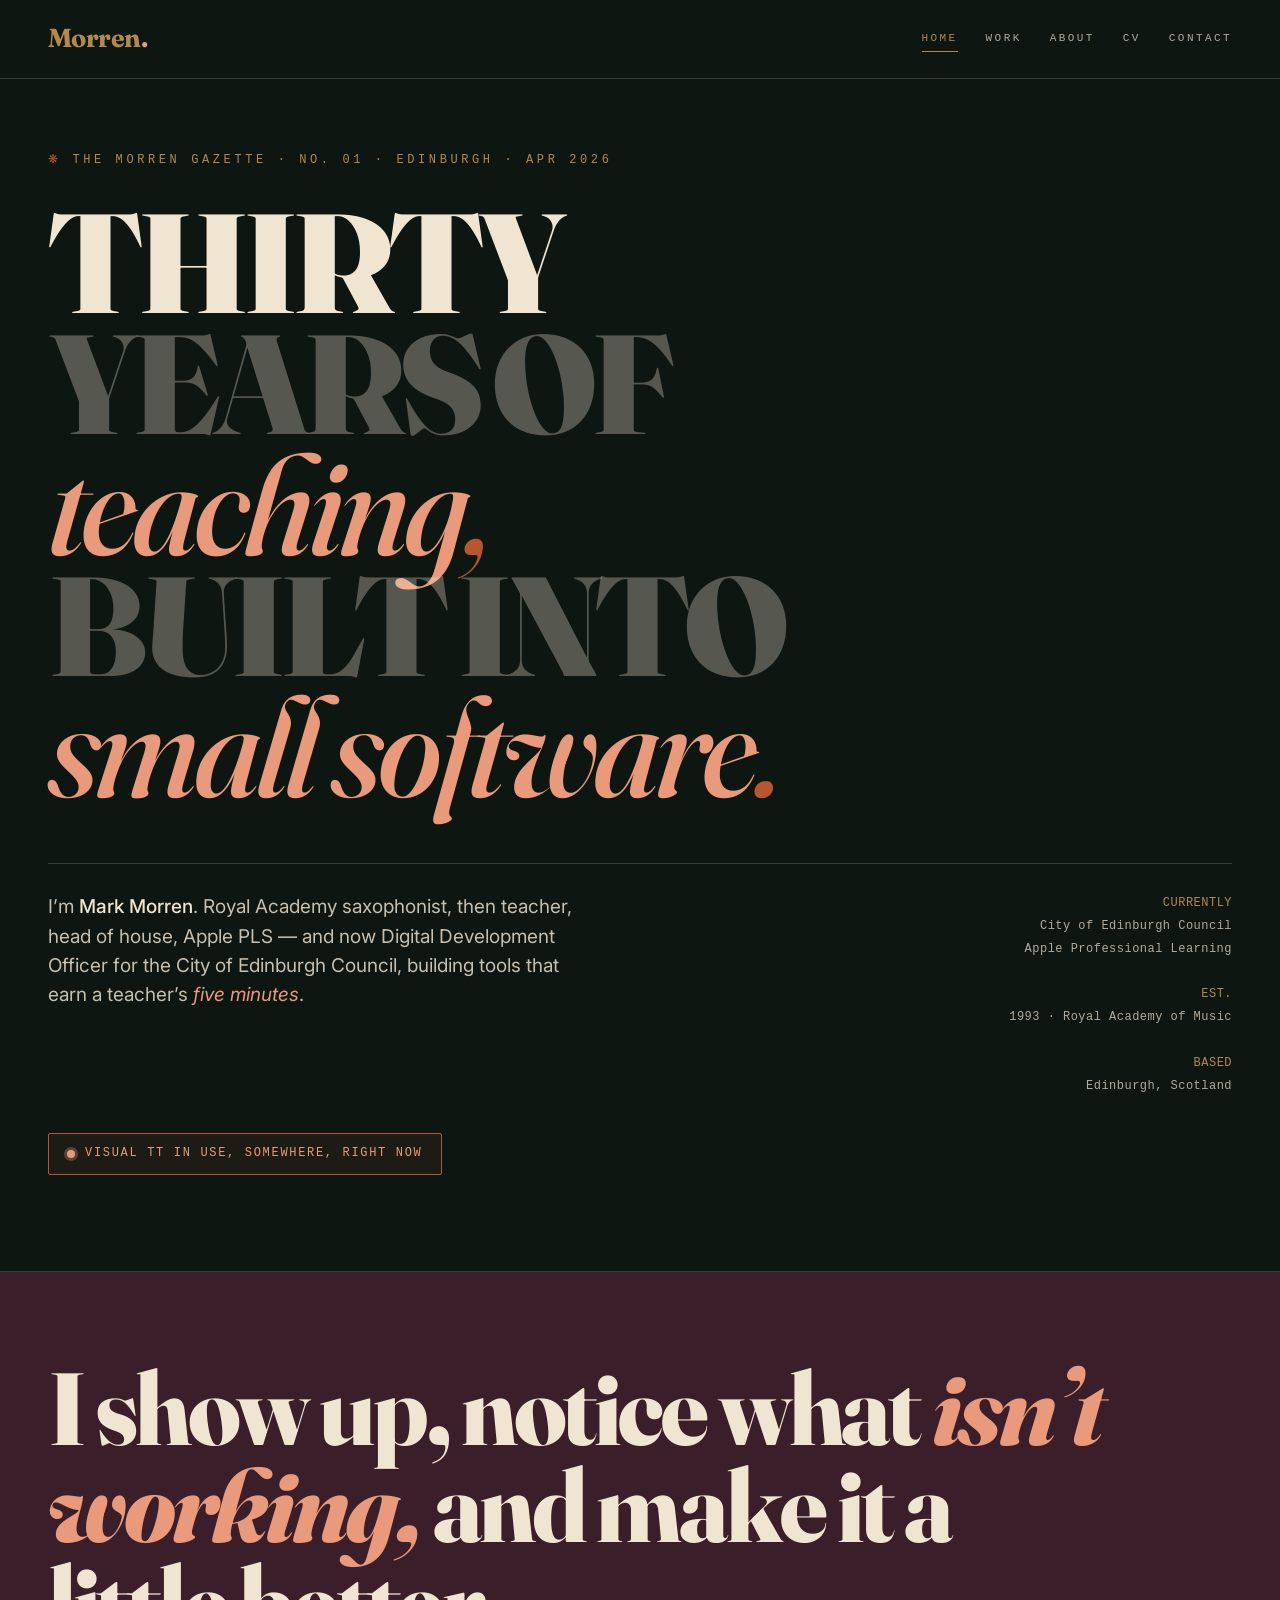
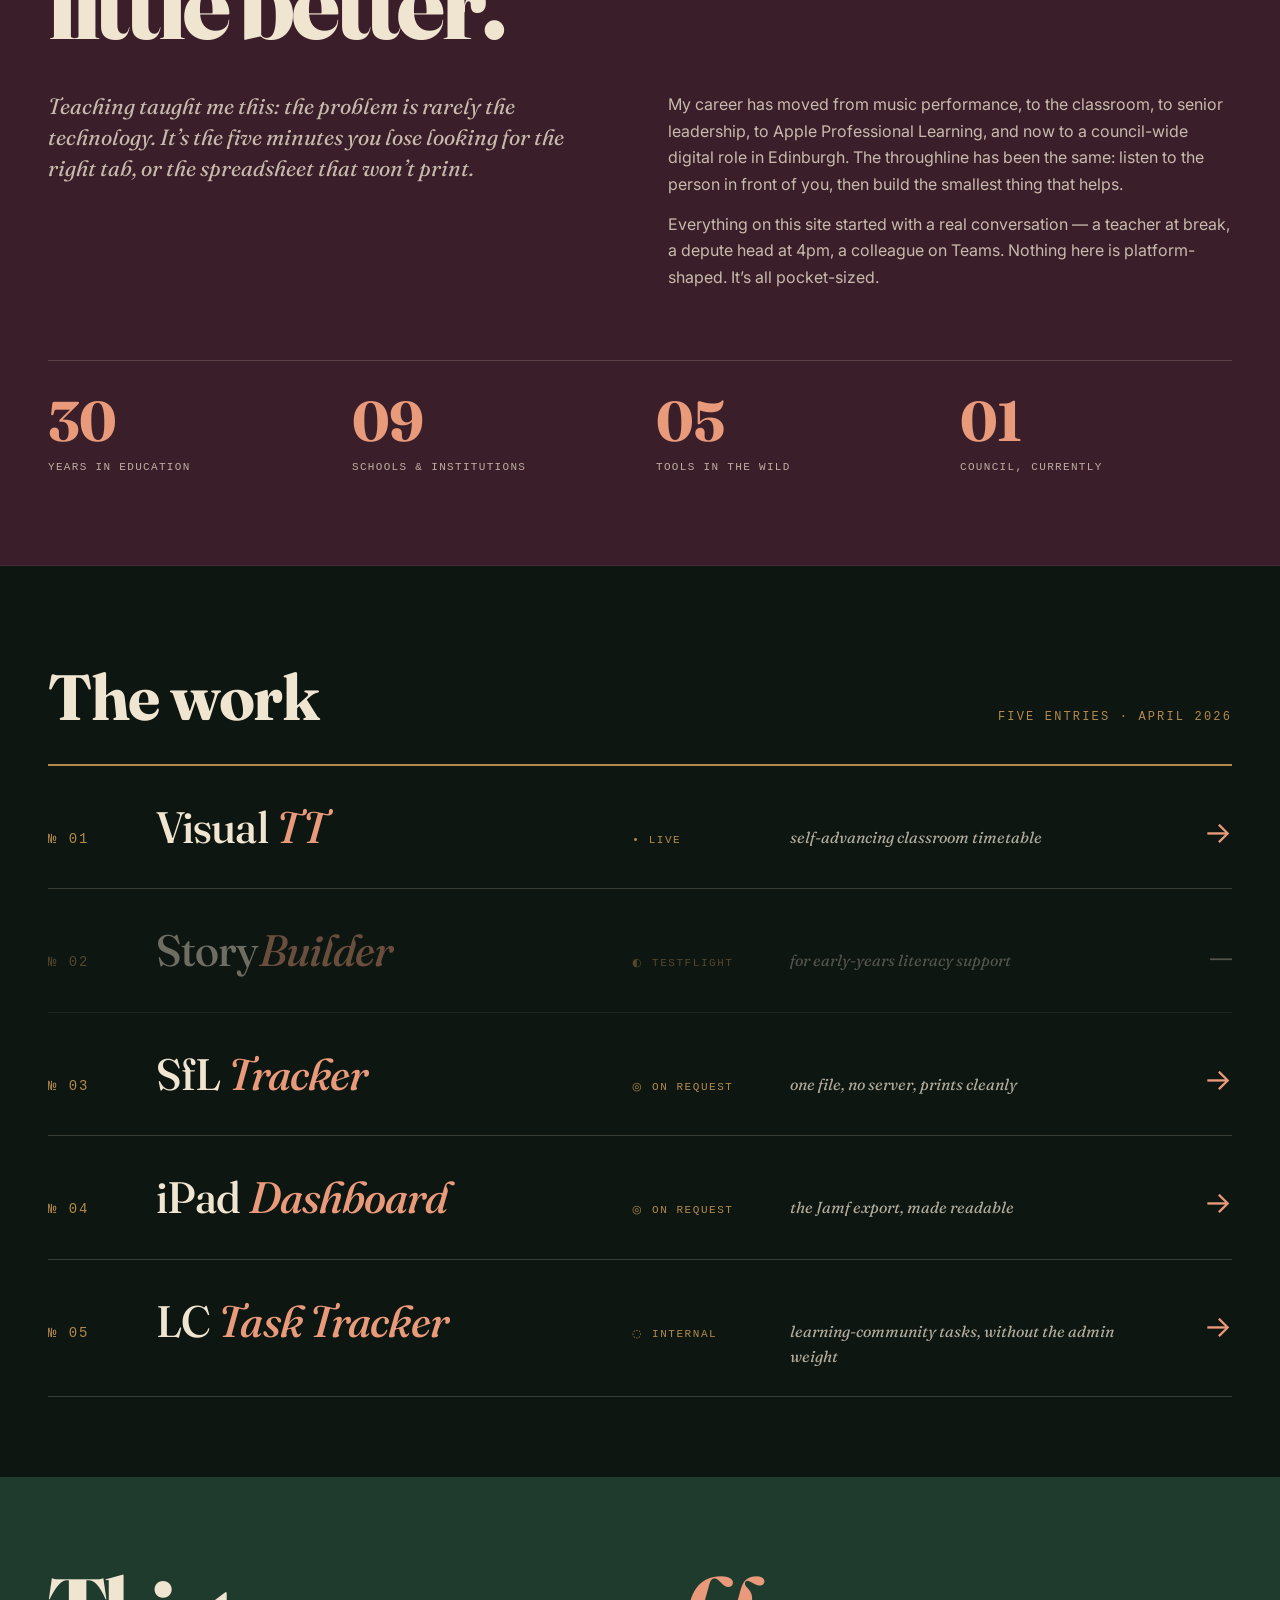
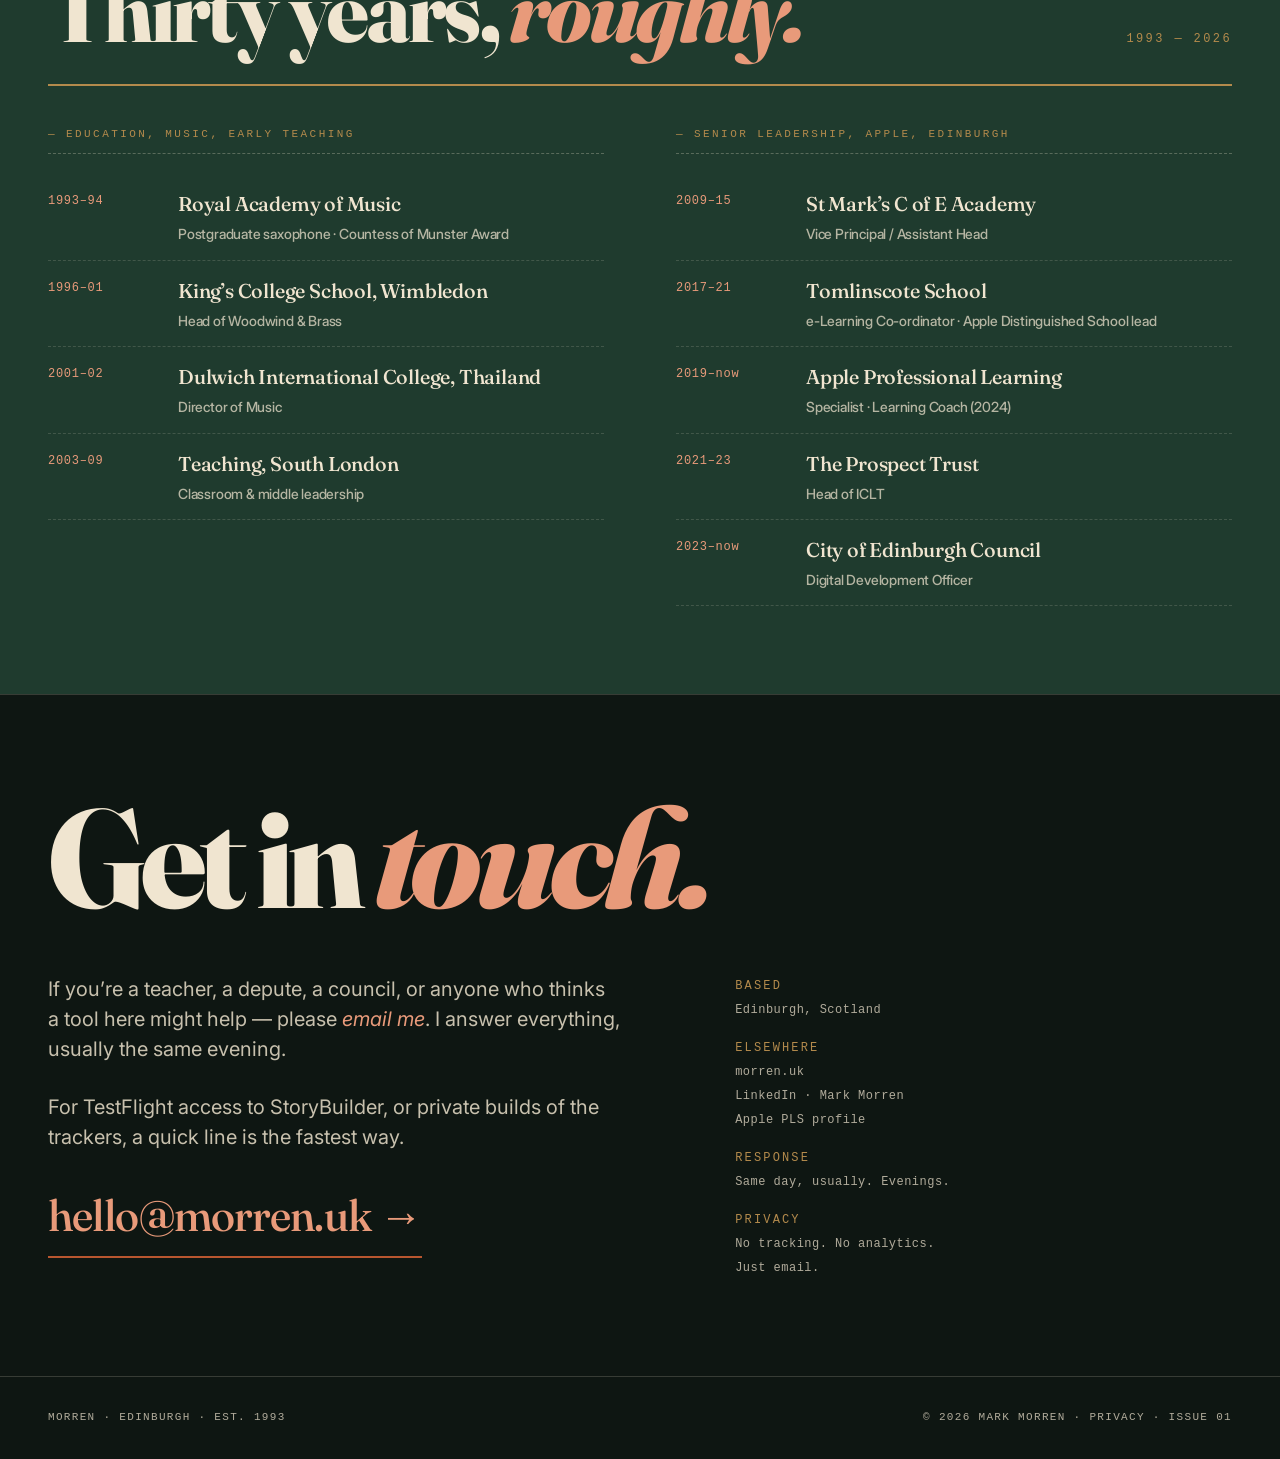
==== index.html @ a13b35a0 "Redesign: Big Scottish" ====
<!DOCTYPE html>
<html lang="en-GB">
<head>
  <meta charset="UTF-8">
  <meta name="viewport" content="width=device-width, initial-scale=1">
  <title>Morren &mdash; Thirty years of teaching, built into small software.</title>
  <meta name="description" content="Mark Morren. Thirty years of teaching, built into small software for schools. Edinburgh.">

  <meta property="og:title" content="Morren &mdash; Thirty years of teaching, built into small software.">
  <meta property="og:description" content="Mark Morren. Software for schools, made one conversation at a time. Based in Edinburgh.">
  <meta property="og:type" content="website">
  <meta property="og:url" content="https://morren.uk/">
  <meta name="twitter:card" content="summary_large_image">

  <link rel="canonical" href="https://morren.uk/">
  <link rel="icon" type="image/svg+xml" href="/favicon.svg">

  <link rel="preconnect" href="https://fonts.bunny.net" crossorigin>
  <link rel="stylesheet" href="https://fonts.bunny.net/css?family=fraunces:400,500,600,700,800,900,400i,500i,600i,700i,800i,900i&family=inter:400,500,600,700&family=jetbrains-mono:400,500&display=swap">
  <link rel="stylesheet" href="/styles.css">
</head>
<body>

  <div class="nav">
    <a href="#top" class="wm">Morren<span>.</span></a>
    <nav class="nav-r">
      <a href="#top" class="on">Home</a>
      <a href="#work">Work</a>
      <a href="#about">About</a>
      <a href="#cv">CV</a>
      <a href="#contact">Contact</a>
    </nav>
  </div>

  <main id="top">

    <!-- ================= HOME ================= -->
    <section class="home" data-screen-label="01 Home">
      <p class="tag">The Morren Gazette &middot; No. 01 &middot; Edinburgh &middot; Apr 2026</p>
      <h1 class="h1">
        <span class="l1">THIRTY</span>
        <span class="l2">YEARS OF</span>
        <span class="l3"><em>teaching<span class="fl">,</span></em></span>
        <span class="l2">BUILT INTO</span>
        <span class="l3"><em>small software<span class="fl">.</span></em></span>
      </h1>
      <div class="sub">
        <p>I&rsquo;m <b>Mark Morren</b>. Royal Academy saxophonist, then teacher, head of house, Apple PLS &mdash; and now Digital Development Officer for the City of Edinburgh Council, building tools that earn a teacher&rsquo;s <em>five minutes</em>.</p>
        <div class="right">
          <b>CURRENTLY</b><br>City of Edinburgh Council<br>Apple Professional Learning<br><br>
          <b>EST.</b><br>1993 &middot; Royal Academy of Music<br><br>
          <b>BASED</b><br>Edinburgh, Scotland
        </div>
      </div>
      <div class="live">Visual TT in use, somewhere, right now</div>
    </section>

    <!-- ================= ABOUT ================= -->
    <section id="about" class="about" data-screen-label="02 About">
      <h2>I show up, notice what <em>isn&rsquo;t working,</em> and make it a little better.</h2>
      <div class="about-grid">
        <p>Teaching taught me this: the problem is rarely the technology. It&rsquo;s the five minutes you lose looking for the right tab, or the spreadsheet that won&rsquo;t print.</p>
        <div class="col2">
          <p>My career has moved from music performance, to the classroom, to senior leadership, to Apple Professional Learning, and now to a council-wide digital role in Edinburgh. The throughline has been the same: listen to the person in front of you, then build the smallest thing that helps.</p>
          <p>Everything on this site started with a real conversation &mdash; a teacher at break, a depute head at 4pm, a colleague on Teams. Nothing here is platform-shaped. It&rsquo;s all pocket-sized.</p>
        </div>
      </div>
      <div class="strip">
        <div class="stat"><b>30</b><span>Years in education</span></div>
        <div class="stat"><b>09</b><span>Schools &amp; institutions</span></div>
        <div class="stat"><b>05</b><span>Tools in the wild</span></div>
        <div class="stat"><b>01</b><span>Council, currently</span></div>
      </div>
    </section>

    <!-- ================= WORK ================= -->
    <section id="work" class="work" data-screen-label="03 Work">
      <div class="work-top">
        <h2>The work</h2>
        <span>five entries &middot; April 2026</span>
      </div>

      <!-- 01 Visual TT -->
      <div class="acc" data-acc>
        <div class="row" data-row>
          <div class="n">&#8470; 01</div>
          <div class="t">Visual <em>TT</em></div>
          <div class="st">&bull; Live</div>
          <div class="d">self-advancing classroom timetable</div>
          <div class="go">&rarr;</div>
        </div>
        <div class="panel">
          <div class="panel-inner">
            <div class="panel-top">
              <div class="crumb">Work <b>/</b> Visual TT <b>/</b> No. 01</div>
              <div class="chip">Live &middot; 2025</div>
            </div>
            <h3 class="panel-title">Visual <em>TT</em></h3>
            <div class="panel-body">
              <div>
                <p class="lede">A classroom timetable that <em>moves forward on its own</em> &mdash; every learner can see it on their own device, by scanning a QR code.</p>
                <p>Built after a Support for Learning teacher in Edinburgh asked for something she could customise for one learner managing the day. No log-in. No app. Works on the network the school already has.</p>
                <p><b>Teachers set the day in about a minute</b> &mdash; drag the periods in, add a picture, pick the pace. The class follows along on iPads, a laptop, or the projector. When a period ends, the next one comes up on its own.</p>
              </div>
              <div class="meta">
                <b>Specification</b>
                <dl>
                  <dt>Status</dt><dd>Live since April 2025</dd>
                  <dt>Built at</dt><dd>Edinburgh Council</dd>
                  <dt>For</dt><dd>Primary &amp; ASN classrooms</dd>
                  <dt>Runs on</dt><dd>Any browser, any device</dd>
                  <dt>Privacy</dt><dd>No accounts, no cookies</dd>
                  <dt>Try it</dt><dd><a href="https://visual-tt.morren.uk">visual-tt.morren.uk</a></dd>
                </dl>
              </div>
            </div>
            <div class="panel-shots">
              <div class="shot-wrap">
                <div class="shot"><img src="/screenshots/visual-tt-teacher.png" alt="Visual TT teacher setup screen"></div>
                <div class="shot-cap"><b>Teacher setup</b>Share link &amp; QR code at the top; drag periods in below. A class sets up in under a minute.</div>
              </div>
              <div class="shot-wrap">
                <div class="shot"><img src="/screenshots/visual-tt-learner.png" alt="Visual TT learner view"></div>
                <div class="shot-cap"><b>Learner view</b>The current period is highlighted, the rest grey out as the day moves on. Works on any device with a browser.</div>
              </div>
            </div>
          </div>
        </div>
      </div>

      <!-- 02 StoryBuilder (disabled) -->
      <div class="acc disabled" data-acc data-disabled>
        <div class="row" data-row>
          <div class="n">&#8470; 02</div>
          <div class="t">Story<em>Builder</em></div>
          <div class="st">&#9680; TestFlight</div>
          <div class="d">for early-years literacy support</div>
          <div class="go">&mdash;</div>
        </div>
      </div>

      <!-- 03 SfL Tracker -->
      <div class="acc" data-acc>
        <div class="row" data-row>
          <div class="n">&#8470; 03</div>
          <div class="t">SfL <em>Tracker</em></div>
          <div class="st">&#9678; On request</div>
          <div class="d">one file, no server, prints cleanly</div>
          <div class="go">&rarr;</div>
        </div>
        <div class="panel">
          <div class="panel-inner">
            <div class="panel-top">
              <div class="crumb">Work <b>/</b> SfL Tracker <b>/</b> No. 03</div>
              <div class="chip q">On request</div>
            </div>
            <h3 class="panel-title">SfL <em>Tracker</em></h3>
            <div class="panel-body">
              <div>
                <p class="lede">A single file that replaces the spreadsheet nobody wanted to open. <em>Prints cleanly.</em> Works offline.</p>
                <p>A small, focused tool for Support for Learning co-ordinators to keep track of targets, reviews and conversations across a caseload. Opens in any browser, saves on the teacher&rsquo;s own laptop, and &mdash; when the paperwork asks for it &mdash; prints onto a single side of A4 per learner.</p>
                <p><b>No sign-in, no subscription, no server.</b> One file you can email to yourself. When the laptop gets replaced, the file comes with it.</p>
              </div>
              <div class="meta">
                <b>Specification</b>
                <dl>
                  <dt>Status</dt><dd>Issued on request</dd>
                  <dt>Built at</dt><dd>Edinburgh Council</dd>
                  <dt>For</dt><dd>SfL co-ordinators &amp; teams</dd>
                  <dt>Runs on</dt><dd>Any laptop, offline</dd>
                  <dt>Privacy</dt><dd>Stays on the teacher&rsquo;s device</dd>
                  <dt>Prints</dt><dd>A4, one side, per learner</dd>
                </dl>
              </div>
            </div>
            <div class="panel-shots">
              <div class="shot-wrap">
                <div class="shot"><img src="/screenshots/sfl-tracker-grid.png" alt="SfL Tracker cohort grid with SWST and SWRT scores"></div>
                <div class="shot-cap"><b>Cohort grid</b>Every learner&rsquo;s SWST and SWRT scores in one view. Red flags a score below average; blue, above.</div>
              </div>
              <div class="shot-wrap">
                <div class="shot"><img src="/screenshots/sfl-tracker-profile.png" alt="SfL Tracker pupil profile"></div>
                <div class="shot-cap"><b>Pupil profile</b>One learner, all their scores, notes, support pathway and plans. Prints cleanly onto one side of A4.</div>
              </div>
            </div>
          </div>
        </div>
      </div>

      <!-- 04 iPad Dashboard -->
      <div class="acc" data-acc>
        <div class="row" data-row>
          <div class="n">&#8470; 04</div>
          <div class="t">iPad <em>Dashboard</em></div>
          <div class="st">&#9678; On request</div>
          <div class="d">the Jamf export, made readable</div>
          <div class="go">&rarr;</div>
        </div>
        <div class="panel">
          <div class="panel-inner">
            <div class="panel-top">
              <div class="crumb">Work <b>/</b> iPad Dashboard <b>/</b> No. 04</div>
              <div class="chip q">On request</div>
            </div>
            <h3 class="panel-title">iPad <em>Dashboard</em></h3>
            <div class="panel-body">
              <div>
                <p class="lede">A Jamf Pro CSV, <em>actually readable.</em> Compliance, battery, devices near end-of-life &mdash; on one page a head teacher will actually look at.</p>
                <p>Jamf Pro will give you a long export of every iPad in the estate. This turns that CSV into a dashboard a network lead can send upstairs &mdash; total devices, compliance, average battery, check-in ages, and a clear flag for any iPads Apple no longer supports.</p>
                <p><b>Built to be boring.</b> No log-in, no animation, no charts that wobble on load. Drop the CSV in, get the summary out, send the PDF, move on.</p>
              </div>
              <div class="meta">
                <b>Specification</b>
                <dl>
                  <dt>Status</dt><dd>Issued on request</dd>
                  <dt>Built at</dt><dd>Tomlinscote &amp; beyond</dd>
                  <dt>For</dt><dd>Network leads, senior leaders</dd>
                  <dt>Runs on</dt><dd>Any laptop, in the browser</dd>
                  <dt>Privacy</dt><dd>Nothing leaves the device</dd>
                  <dt>Input</dt><dd>Jamf Pro CSV export</dd>
                </dl>
              </div>
            </div>
            <div class="panel-shots">
              <div class="shot-wrap">
                <div class="shot"><img src="/screenshots/ipad-dashboard-overview.png" alt="iPad Dashboard overview"></div>
                <div class="shot-cap"><b>Fleet overview</b>Compliance, battery health, check-in ages, and a clear end-of-life warning for iPads Apple no longer supports.</div>
              </div>
              <div class="shot-wrap">
                <div class="shot"><img src="/screenshots/ipad-dashboard-welcome.png" alt="iPad Dashboard welcome screen"></div>
                <div class="shot-cap"><b>Get started</b>Drop in the Jamf Pro CSV. Everything stays on the laptop &mdash; nothing is uploaded anywhere.</div>
              </div>
            </div>
          </div>
        </div>
      </div>

      <!-- 05 LC Task Tracker -->
      <div class="acc" data-acc>
        <div class="row" data-row>
          <div class="n">&#8470; 05</div>
          <div class="t">LC <em>Task Tracker</em></div>
          <div class="st">&#9676; Internal</div>
          <div class="d">learning-community tasks, without the admin weight</div>
          <div class="go">&rarr;</div>
        </div>
        <div class="panel">
          <div class="panel-inner">
            <div class="panel-top">
              <div class="crumb">Work <b>/</b> LC Task Tracker <b>/</b> No. 05</div>
              <div class="chip q">Internal &middot; Edinburgh Council</div>
            </div>
            <h3 class="panel-title">LC <em>Task Tracker</em></h3>
            <div class="panel-body">
              <div>
                <p class="lede">A quiet place for learning-community work &mdash; <em>the visits, the coaching, the CLPL logs</em> &mdash; without the admin weight.</p>
                <p>Built for digital-development work with Learning Communities across Edinburgh. School visits, coaching, INSET, DPIA tasks &mdash; each one logged against a school and a learning community, with notes, follow-ups, and mileage for the year end.</p>
                <p><b>The design goal was invisibility.</b> Add a task, move on. Export to Excel or OneNote when you need to report; otherwise the tool stays out of the way.</p>
              </div>
              <div class="meta">
                <b>Specification</b>
                <dl>
                  <dt>Status</dt><dd>Internal tool</dd>
                  <dt>Built at</dt><dd>City of Edinburgh Council</dd>
                  <dt>For</dt><dd>Digital Development Officers</dd>
                  <dt>Runs on</dt><dd>Any laptop, in the browser</dd>
                  <dt>Privacy</dt><dd>Stays on the device</dd>
                  <dt>Exports</dt><dd>Excel, OneNote</dd>
                </dl>
              </div>
            </div>
            <div class="panel-shots">
              <div class="shot-wrap">
                <div class="shot"><img src="/screenshots/lc-tracker-dashboard.png" alt="LC Task Tracker dashboard"></div>
                <div class="shot-cap"><b>Dashboard</b>One glance at the year &mdash; tasks logged, tasks in progress, mileage and expenses ready for the claim.</div>
              </div>
              <div class="shot-wrap">
                <div class="shot"><img src="/screenshots/lc-tracker-add-task.png" alt="LC Task Tracker add task form"></div>
                <div class="shot-cap"><b>Add a task</b>A task is a school, a learning community, a type, notes and follow-ups. Takes under a minute.</div>
              </div>
            </div>
          </div>
        </div>
      </div>

    </section>

    <!-- ================= CV ================= -->
    <section id="cv" class="cv" data-screen-label="04 CV">
      <div class="cv-top">
        <h2>Thirty years, <em>roughly.</em></h2>
        <span>1993 &mdash; 2026</span>
      </div>
      <div class="cv-grid">
        <div class="cv-col">
          <h3>&mdash; Education, music, early teaching</h3>
          <div class="cv-item"><div class="y">1993&ndash;94</div><div class="r">Royal Academy of Music<span>Postgraduate saxophone &middot; Countess of Munster Award</span></div></div>
          <div class="cv-item"><div class="y">1996&ndash;01</div><div class="r">King&rsquo;s College School, Wimbledon<span>Head of Woodwind &amp; Brass</span></div></div>
          <div class="cv-item"><div class="y">2001&ndash;02</div><div class="r">Dulwich International College, Thailand<span>Director of Music</span></div></div>
          <div class="cv-item"><div class="y">2003&ndash;09</div><div class="r">Teaching, South London<span>Classroom &amp; middle leadership</span></div></div>
        </div>
        <div class="cv-col">
          <h3>&mdash; Senior leadership, Apple, Edinburgh</h3>
          <div class="cv-item"><div class="y">2009&ndash;15</div><div class="r">St Mark&rsquo;s C of E Academy<span>Vice Principal / Assistant Head</span></div></div>
          <div class="cv-item"><div class="y">2017&ndash;21</div><div class="r">Tomlinscote School<span>e-Learning Co-ordinator &middot; Apple Distinguished School lead</span></div></div>
          <div class="cv-item"><div class="y">2019&ndash;now</div><div class="r">Apple Professional Learning<span>Specialist &middot; Learning Coach (2024)</span></div></div>
          <div class="cv-item"><div class="y">2021&ndash;23</div><div class="r">The Prospect Trust<span>Head of ICLT</span></div></div>
          <div class="cv-item"><div class="y">2023&ndash;now</div><div class="r">City of Edinburgh Council<span>Digital Development Officer</span></div></div>
        </div>
      </div>
    </section>

    <!-- ================= CONTACT ================= -->
    <section id="contact" class="contact" data-screen-label="05 Contact">
      <h2>Get in <em>touch.</em></h2>
      <div class="body">
        <div>
          <p>If you&rsquo;re a teacher, a depute, a council, or anyone who thinks a tool here might help &mdash; please <em>email me</em>. I answer everything, usually the same evening.</p>
          <p>For TestFlight access to StoryBuilder, or private builds of the trackers, a quick line is the fastest way.</p>
          <a href="mailto:hello@morren.uk" class="big">hello@morren.uk &rarr;</a>
        </div>
        <aside class="side">
          <b>BASED</b>
          Edinburgh, Scotland
          <b>ELSEWHERE</b>
          morren.uk<br>LinkedIn &middot; Mark Morren<br>Apple PLS profile
          <b>RESPONSE</b>
          Same day, usually. Evenings.
          <b>PRIVACY</b>
          No tracking. No analytics.<br>Just email.
        </aside>
      </div>
    </section>

  </main>

  <footer>
    <div>Morren &middot; Edinburgh &middot; Est. 1993</div>
    <div>&copy; 2026 Mark Morren &middot; <a href="/privacy">Privacy</a> &middot; Issue 01</div>
  </footer>

  <script src="/script.js"></script>

</body>
</html>
---- styles.css ----
/* ==========================================================================
   Morren — morren.uk
   Port of the "Big Scottish" prototype. No inline scripts (CSP).
   ========================================================================== */

:root {
  --bg: #0E1612;
  --bg-warm: #F4EBD4;
  --ink: #0E1612;
  --paper: #F0E5D0;
  --paper-dim: rgba(240, 229, 208, .72);
  --rule: rgba(240, 229, 208, .18);
  --accent: #B8562F;
  --accent-br: #E89A7A;
  --plum: #3A1F2B;
  --bottle: #1F3B2E;
  --brass: #B38A4C;
  --font-d: "Fraunces", Georgia, serif;
  --font-b: "Inter", system-ui, sans-serif;
  --font-m: "JetBrains Mono", ui-monospace, Menlo, monospace;
}

*, *::before, *::after { box-sizing: border-box; }

html, body {
  margin: 0;
  background: var(--bg);
  color: var(--paper);
  font-family: var(--font-b);
  font-size: 17px;
  line-height: 1.6;
  -webkit-font-smoothing: antialiased;
  -moz-osx-font-smoothing: grayscale;
  scroll-behavior: smooth;
}

img { max-width: 100%; display: block; }
a { color: inherit; }

/* ============ NAV ============ */
.nav {
  position: sticky;
  top: 0;
  z-index: 50;
  display: flex;
  justify-content: space-between;
  align-items: center;
  padding: 18px 48px;
  background: var(--bg);
  border-bottom: 1px solid var(--rule);
}
.wm {
  font-family: var(--font-d);
  font-weight: 700;
  font-size: 26px;
  letter-spacing: -.02em;
  color: var(--brass);
  text-decoration: none;
  font-variation-settings: "opsz" 48;
}
.wm span { color: var(--accent-br); }
.nav-r {
  display: flex;
  gap: 28px;
  font-family: var(--font-m);
  font-size: 11px;
  letter-spacing: .22em;
  text-transform: uppercase;
  color: var(--paper-dim);
}
.nav-r a {
  color: inherit;
  text-decoration: none;
  padding: 4px 0;
  border-bottom: 1px solid transparent;
  transition: color .2s, border-color .2s;
}
.nav-r a:hover { color: var(--brass); }
.nav-r a.on { color: var(--brass); border-color: var(--brass); }

@media (max-width: 720px) {
  .nav { padding: 14px 20px; }
  .nav-r { gap: 14px; font-size: 10px; letter-spacing: .14em; }
  .nav-r a:nth-child(4) { display: none; } /* hide CV on small screens */
}

/* ============ HOME ============ */
.home {
  padding: 72px 48px 96px;
  position: relative;
  overflow: hidden;
  border-bottom: 1px solid var(--rule);
}
.tag {
  font-family: var(--font-m);
  font-size: 12px;
  letter-spacing: .3em;
  text-transform: uppercase;
  color: var(--brass);
  margin: 0 0 32px;
}
.tag::before { content: "❋ "; color: var(--accent); }

.h1 {
  font-family: var(--font-d);
  font-weight: 900;
  font-size: clamp(56px, 11vw, 176px);
  line-height: .86;
  letter-spacing: -.045em;
  margin: 0;
  font-variation-settings: "opsz" 144, "wght" 900;
}
.h1 .l1 { display: block; }
.h1 .l2 { display: block; color: rgba(240, 229, 208, .32); }
.h1 .l3 {
  display: block;
  font-style: italic;
  color: var(--accent-br);
  font-weight: 500;
  font-variation-settings: "opsz" 144, "wght" 500;
  letter-spacing: -.035em;
}
.h1 .fl { color: var(--accent); }

.home .sub {
  display: grid;
  grid-template-columns: 1fr 1fr;
  gap: 64px;
  margin-top: 56px;
  padding-top: 28px;
  border-top: 1px solid var(--rule);
}
.home .sub p {
  font-size: 19px;
  line-height: 1.55;
  color: rgba(240, 229, 208, .82);
  margin: 0;
  max-width: 44ch;
}
.home .sub p b { color: var(--paper); font-weight: 500; }
.home .sub p em { color: var(--accent-br); font-style: italic; }
.home .sub .right {
  font-family: var(--font-m);
  font-size: 12px;
  color: var(--paper-dim);
  text-align: right;
  line-height: 1.9;
  letter-spacing: .04em;
}
.home .sub .right b { color: var(--brass); font-weight: 400; }

.home .live {
  margin-top: 36px;
  display: inline-flex;
  align-items: center;
  gap: 10px;
  font-family: var(--font-m);
  font-size: 12px;
  color: var(--accent-br);
  letter-spacing: .14em;
  text-transform: uppercase;
  padding: 10px 18px;
  border: 1px solid var(--accent);
  border-radius: 2px;
  background: rgba(184, 86, 47, .08);
}
.home .live::before {
  content: "";
  width: 8px;
  height: 8px;
  border-radius: 50%;
  background: var(--accent-br);
  box-shadow: 0 0 0 3px rgba(232, 154, 122, .3);
  animation: pulse 2s infinite;
}
@keyframes pulse {
  0%, 100% { box-shadow: 0 0 0 3px rgba(232, 154, 122, .3); }
  50% { box-shadow: 0 0 0 7px rgba(232, 154, 122, .08); }
}
@media (max-width: 860px) {
  .home { padding: 56px 20px 72px; }
  .home .sub { grid-template-columns: 1fr; gap: 32px; }
  .home .sub .right { text-align: left; }
}

/* ============ ABOUT ============ */
.about {
  padding: 88px 48px;
  background: var(--plum);
  border-bottom: 1px solid rgba(255, 255, 255, .06);
}
.about h2 {
  font-family: var(--font-d);
  font-weight: 800;
  font-size: clamp(44px, 8vw, 104px);
  line-height: .95;
  letter-spacing: -.032em;
  margin: 0 0 28px;
  color: var(--paper);
  font-variation-settings: "opsz" 144, "wght" 800;
  max-width: 16ch;
}
.about h2 em { font-style: italic; color: var(--accent-br); font-weight: 500; }

.about-grid {
  display: grid;
  grid-template-columns: 1fr 1fr;
  gap: 56px;
  margin-top: 40px;
}
.about-grid > p {
  font-family: var(--font-d);
  font-style: italic;
  font-size: 22px;
  line-height: 1.4;
  color: rgba(240, 229, 208, .78);
  margin: 0 0 16px;
  max-width: 38ch;
  font-variation-settings: "opsz" 48;
}
.about .col2 {
  font-family: var(--font-b);
  font-style: normal;
  font-size: 16px;
  line-height: 1.65;
  color: rgba(240, 229, 208, .78);
}
.about .col2 p {
  font-family: inherit;
  font-style: normal;
  font-size: inherit;
  line-height: inherit;
  color: inherit;
  margin: 0 0 14px;
}

.about .strip {
  display: grid;
  grid-template-columns: repeat(4, 1fr);
  gap: 32px;
  margin-top: 56px;
  padding-top: 32px;
  border-top: 1px solid rgba(240, 229, 208, .18);
}
.about .stat b {
  display: block;
  font-family: var(--font-d);
  font-weight: 700;
  font-size: 56px;
  color: var(--accent-br);
  line-height: 1;
  letter-spacing: -.02em;
  font-variation-settings: "opsz" 72;
}
.about .stat span {
  display: block;
  font-family: var(--font-m);
  font-size: 11px;
  color: var(--paper-dim);
  margin-top: 10px;
  letter-spacing: .12em;
  text-transform: uppercase;
}
@media (max-width: 860px) {
  .about { padding: 64px 20px; }
  .about-grid { grid-template-columns: 1fr; gap: 24px; }
  .about .strip { grid-template-columns: repeat(2, 1fr); gap: 24px; }
}

/* ============ WORK ============ */
.work {
  padding: 80px 48px;
  background: var(--bg);
  overflow: hidden;
}
.work-top {
  display: flex;
  justify-content: space-between;
  align-items: baseline;
  border-bottom: 2px solid var(--brass);
  padding-bottom: 16px;
}
.work-top h2 {
  font-family: var(--font-d);
  font-weight: 700;
  font-size: clamp(40px, 6vw, 64px);
  margin: 0;
  letter-spacing: -.02em;
  color: var(--paper);
  font-variation-settings: "opsz" 72;
}
.work-top span {
  font-family: var(--font-m);
  font-size: 12px;
  color: var(--brass);
  letter-spacing: .18em;
  text-transform: uppercase;
}

.acc { border-bottom: 1px solid var(--rule); }
.acc .row {
  display: grid;
  grid-template-columns: 80px 1.2fr 130px 1fr 40px;
  gap: 28px;
  padding: 26px 0;
  align-items: baseline;
  cursor: pointer;
  transition: background .2s, padding .2s;
}
.acc .row:hover {
  background: rgba(184, 86, 47, .06);
  padding-left: 12px;
  padding-right: 12px;
}
.acc[data-open] .row {
  background: rgba(184, 86, 47, .08);
  padding-left: 12px;
  padding-right: 12px;
  border-bottom: 1px solid var(--rule);
}

.acc .row .n {
  font-family: var(--font-m);
  font-size: 14px;
  color: var(--brass);
  letter-spacing: .14em;
}
.acc .row .t {
  font-family: var(--font-d);
  font-weight: 500;
  font-size: clamp(28px, 4vw, 44px);
  letter-spacing: -.02em;
  color: var(--paper);
  font-variation-settings: "opsz" 72;
}
.acc .row .t em { font-style: italic; color: var(--accent-br); }
.acc .row .st {
  font-family: var(--font-m);
  font-size: 11px;
  letter-spacing: .14em;
  text-transform: uppercase;
  color: var(--brass);
}
.acc .row .d {
  color: var(--paper-dim);
  font-size: 16px;
  font-style: italic;
  font-family: var(--font-d);
}
.acc .row .go {
  color: var(--accent-br);
  font-size: 30px;
  text-align: right;
  transition: transform .3s;
}
.acc[data-open] .row .go { transform: rotate(90deg); }

.acc.disabled { opacity: .42; }
.acc.disabled .row { cursor: not-allowed; }
.acc.disabled .row:hover { background: transparent; padding-left: 0; padding-right: 0; }
.acc.disabled .row .go { color: var(--paper-dim); font-size: 22px; }

.panel {
  max-height: 0;
  overflow: hidden;
  transition: max-height .5s ease;
}
.acc[data-open] .panel { max-height: 3000px; }

.panel-inner {
  background: var(--paper);
  color: var(--ink);
  padding: 56px 48px;
  margin: 0 -48px;
  border-top: 1px solid rgba(26, 22, 18, .1);
}
.panel-top {
  display: flex;
  justify-content: space-between;
  align-items: baseline;
  gap: 16px;
  flex-wrap: wrap;
  border-bottom: 1px solid rgba(26, 22, 18, .2);
  padding-bottom: 14px;
  margin-bottom: 36px;
}
.panel-top .crumb {
  font-family: var(--font-m);
  font-size: 11px;
  color: rgba(26, 22, 18, .55);
  letter-spacing: .14em;
  text-transform: uppercase;
}
.panel-top .crumb b { color: var(--accent); font-weight: 400; margin: 0 8px; }
.panel-top .chip {
  font-family: var(--font-m);
  font-size: 11px;
  line-height: 1;
  padding: 7px 12px;
  border: 1px solid var(--accent);
  color: var(--accent);
  letter-spacing: .14em;
  text-transform: uppercase;
  border-radius: 2px;
  display: inline-flex;
  align-items: center;
  gap: 8px;
  white-space: nowrap;
}
.panel-top .chip::before {
  content: "";
  width: 7px;
  height: 7px;
  border-radius: 50%;
  background: var(--accent);
  flex-shrink: 0;
}
.panel-top .chip.q { border-color: rgba(26, 22, 18, .4); color: rgba(26, 22, 18, .55); }
.panel-top .chip.q::before { background: rgba(26, 22, 18, .4); }

.panel-title {
  font-family: var(--font-d);
  font-weight: 700;
  font-size: clamp(56px, 8vw, 92px);
  line-height: .95;
  letter-spacing: -.03em;
  margin: 0 0 32px;
  color: var(--ink);
  font-variation-settings: "opsz" 144;
}
.panel-title em { color: var(--accent); font-style: italic; }

.panel-body {
  display: grid;
  grid-template-columns: 1.6fr 1fr;
  gap: 56px;
  margin-bottom: 44px;
}
.panel-body .lede {
  font-family: var(--font-d);
  font-weight: 400;
  font-size: 28px;
  line-height: 1.3;
  letter-spacing: -.01em;
  margin: 0 0 20px;
  color: var(--ink);
  font-variation-settings: "opsz" 48;
}
.panel-body .lede em { color: var(--accent); font-style: italic; }
.panel-body p {
  font-size: 16px;
  line-height: 1.65;
  color: rgba(26, 22, 18, .82);
  margin: 0 0 14px;
}
.panel-body p b { color: var(--ink); font-weight: 500; }

.panel-body .meta {
  font-family: var(--font-m);
  font-size: 12px;
  color: #7A6E5A;
  letter-spacing: .04em;
  line-height: 1.5;
  padding: 18px 20px;
  border: 1px solid rgba(26, 22, 18, .14);
  background: rgba(184, 86, 47, .04);
  border-radius: 2px;
  align-self: start;
}
.panel-body .meta > b {
  display: block;
  font-family: var(--font-m);
  font-size: 11px;
  color: var(--accent);
  letter-spacing: .14em;
  text-transform: uppercase;
  margin-bottom: 14px;
}
.panel-body .meta dl {
  display: grid;
  grid-template-columns: 110px 1fr;
  gap: 10px 14px;
  margin: 0;
  font-size: 14px;
  border-top: 1px solid rgba(26, 22, 18, .15);
  padding-top: 14px;
}
.panel-body .meta dt {
  font-family: var(--font-m);
  font-size: 11px;
  color: rgba(26, 22, 18, .5);
  letter-spacing: .1em;
  text-transform: uppercase;
  padding-top: 2px;
}
.panel-body .meta dd { margin: 0; color: var(--ink); }
.panel-body .meta dd a { color: var(--accent); text-decoration: none; border-bottom: 1px solid currentColor; }

.panel-shots {
  display: grid;
  grid-template-columns: 1fr 1fr;
  gap: 24px;
}
.shot-wrap { display: flex; flex-direction: column; gap: 12px; }
.shot {
  aspect-ratio: 4/3;
  border: 1px solid rgba(26, 22, 18, .18);
  position: relative;
  overflow: hidden;
  background: #EDE2CB;
}
.shot img {
  position: absolute;
  inset: 16px;
  width: calc(100% - 32px);
  height: calc(100% - 32px);
  object-fit: contain;
  object-position: center;
  filter: drop-shadow(0 6px 16px rgba(14, 22, 18, .14));
}
.shot-cap {
  font-family: var(--font-d);
  font-size: 15px;
  line-height: 1.45;
  letter-spacing: -.005em;
  color: rgba(26, 22, 18, .72);
}
.shot-cap b {
  display: block;
  font-family: var(--font-m);
  font-size: 10px;
  font-weight: 400;
  letter-spacing: .16em;
  text-transform: uppercase;
  color: var(--accent);
  margin-bottom: 4px;
}
.shot-cap em { color: var(--ink); font-style: italic; }

@media (max-width: 860px) {
  .work { padding: 56px 20px; }
  .acc .row {
    grid-template-columns: 60px 1fr 30px;
    grid-template-areas:
      "n t go"
      "st st st"
      "d d d";
    gap: 6px 16px;
    padding: 20px 0;
  }
  .acc .row .n { grid-area: n; }
  .acc .row .t { grid-area: t; }
  .acc .row .go { grid-area: go; }
  .acc .row .st { grid-area: st; }
  .acc .row .d { grid-area: d; font-size: 14px; }
  .panel-inner { padding: 32px 20px; margin: 0 -20px; }
  .panel-body { grid-template-columns: 1fr; gap: 24px; }
  .panel-shots { grid-template-columns: 1fr; }
}

/* ============ CV ============ */
.cv {
  padding: 88px 48px;
  background: var(--bottle);
  color: var(--paper);
}
.cv-top {
  display: flex;
  justify-content: space-between;
  align-items: baseline;
  border-bottom: 2px solid var(--brass);
  padding-bottom: 16px;
  margin-bottom: 40px;
  flex-wrap: wrap;
  gap: 12px;
}
.cv-top h2 {
  font-family: var(--font-d);
  font-weight: 800;
  font-size: clamp(44px, 7vw, 96px);
  margin: 0;
  padding-bottom: .15em;
  letter-spacing: -.03em;
  line-height: 1;
  font-variation-settings: "opsz" 144, "wght" 800;
}
.cv-top h2 em { font-style: italic; color: var(--accent-br); font-weight: 500; }
.cv-top span {
  font-family: var(--font-m);
  font-size: 12px;
  color: var(--brass);
  letter-spacing: .2em;
  text-transform: uppercase;
}
.cv-grid {
  display: grid;
  grid-template-columns: 1fr 1fr;
  gap: 48px 72px;
}
.cv-col h3 {
  font-family: var(--font-m);
  font-size: 11px;
  letter-spacing: .22em;
  text-transform: uppercase;
  color: var(--brass);
  margin: 0 0 20px;
  border-bottom: 1px dashed rgba(240, 229, 208, .28);
  padding-bottom: 10px;
  font-weight: 400;
}
.cv-item {
  display: grid;
  grid-template-columns: 110px 1fr;
  gap: 20px;
  padding: 14px 0;
  border-bottom: 1px dashed rgba(240, 229, 208, .16);
}
.cv-item .y {
  font-family: var(--font-m);
  font-size: 12px;
  color: var(--accent-br);
  letter-spacing: .06em;
  padding-top: 4px;
}
.cv-item .r {
  font-family: var(--font-d);
  font-weight: 500;
  font-size: 20px;
  letter-spacing: -.01em;
  color: var(--paper);
  font-variation-settings: "opsz" 36;
}
.cv-item .r span {
  display: block;
  font-family: var(--font-b);
  font-style: normal;
  font-size: 14px;
  color: var(--paper-dim);
  margin-top: 3px;
}
@media (max-width: 860px) {
  .cv { padding: 64px 20px; }
  .cv-grid { grid-template-columns: 1fr; gap: 32px; }
  .cv-item { grid-template-columns: 80px 1fr; gap: 12px; }
}

/* ============ CONTACT ============ */
.contact {
  padding: 96px 48px;
  background: var(--bg);
  border-top: 1px solid var(--rule);
}
.contact h2 {
  font-family: var(--font-d);
  font-weight: 800;
  font-size: clamp(56px, 11vw, 152px);
  line-height: .95;
  letter-spacing: -.045em;
  margin: 0 0 32px;
  padding-bottom: .12em;
  color: var(--paper);
  font-variation-settings: "opsz" 144, "wght" 800;
  max-width: 12ch;
}
.contact h2 em { font-style: italic; color: var(--accent-br); font-weight: 500; }
.contact .body {
  display: grid;
  grid-template-columns: 1.1fr .9fr;
  gap: 80px;
  margin-top: 24px;
}
.contact .body p {
  font-size: 20px;
  line-height: 1.5;
  color: rgba(240, 229, 208, .82);
  margin: 0 0 28px;
  max-width: 44ch;
}
.contact .body p em { color: var(--accent-br); font-style: italic; }
.contact a.big {
  display: inline-block;
  font-family: var(--font-d);
  font-weight: 500;
  font-size: clamp(30px, 4vw, 44px);
  letter-spacing: -.02em;
  color: var(--accent-br);
  text-decoration: none;
  border-bottom: 2px solid var(--accent);
  padding-bottom: 6px;
  font-variation-settings: "opsz" 72;
  transition: color .2s, border-color .2s;
}
.contact a.big:hover { color: var(--paper); border-color: var(--paper); }
.contact .side {
  font-family: var(--font-m);
  font-size: 12px;
  line-height: 2;
  color: var(--paper-dim);
  letter-spacing: .04em;
}
.contact .side b {
  color: var(--brass);
  font-weight: 400;
  display: block;
  margin-top: 14px;
  letter-spacing: .18em;
  text-transform: uppercase;
}
.contact .side b:first-child { margin-top: 0; }
@media (max-width: 860px) {
  .contact { padding: 64px 20px; }
  .contact .body { grid-template-columns: 1fr; gap: 40px; }
}

/* ============ FOOTER ============ */
footer {
  padding: 32px 48px;
  border-top: 1px solid var(--rule);
  display: flex;
  justify-content: space-between;
  flex-wrap: wrap;
  gap: 12px;
  font-family: var(--font-m);
  font-size: 11px;
  color: var(--paper-dim);
  letter-spacing: .12em;
  text-transform: uppercase;
}
footer a { color: inherit; text-decoration: none; border-bottom: 1px solid transparent; transition: border-color .2s; }
footer a:hover { border-color: currentColor; }
@media (max-width: 720px) {
  footer { padding: 24px 20px; }
}
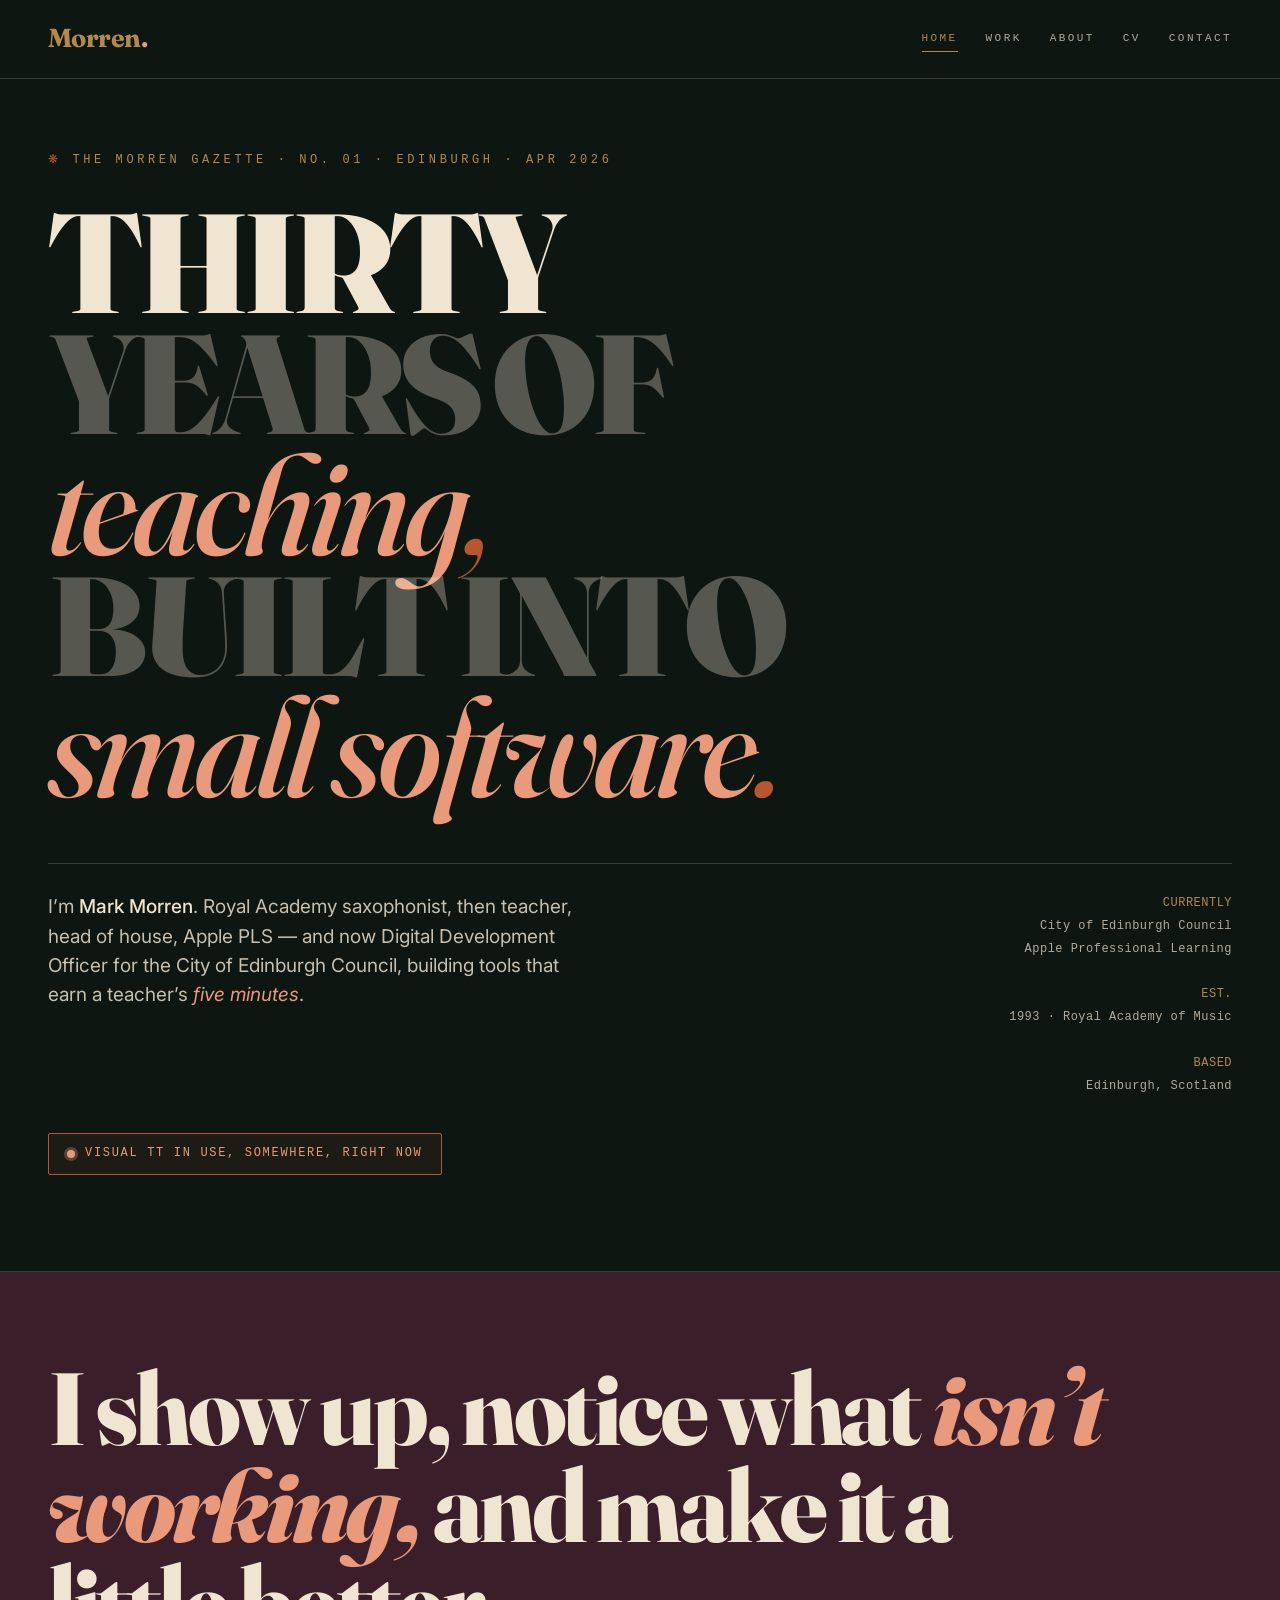
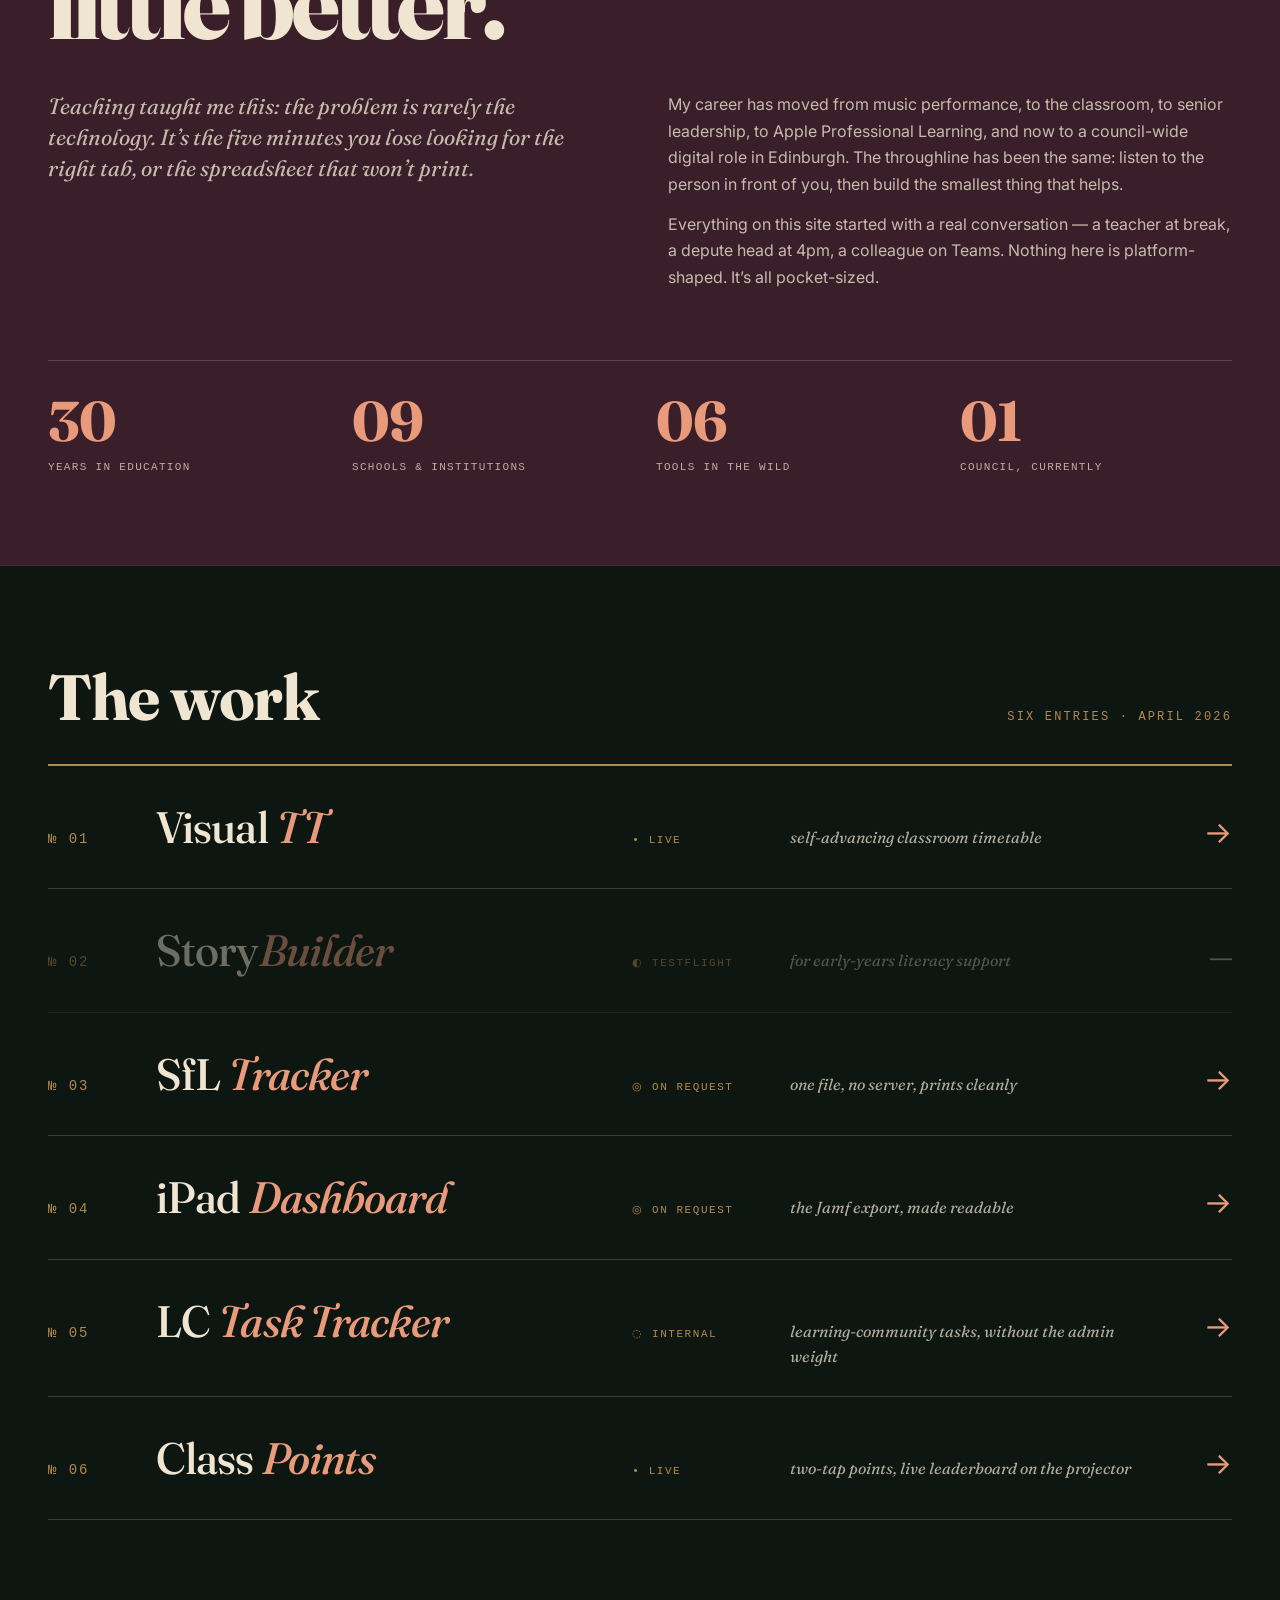
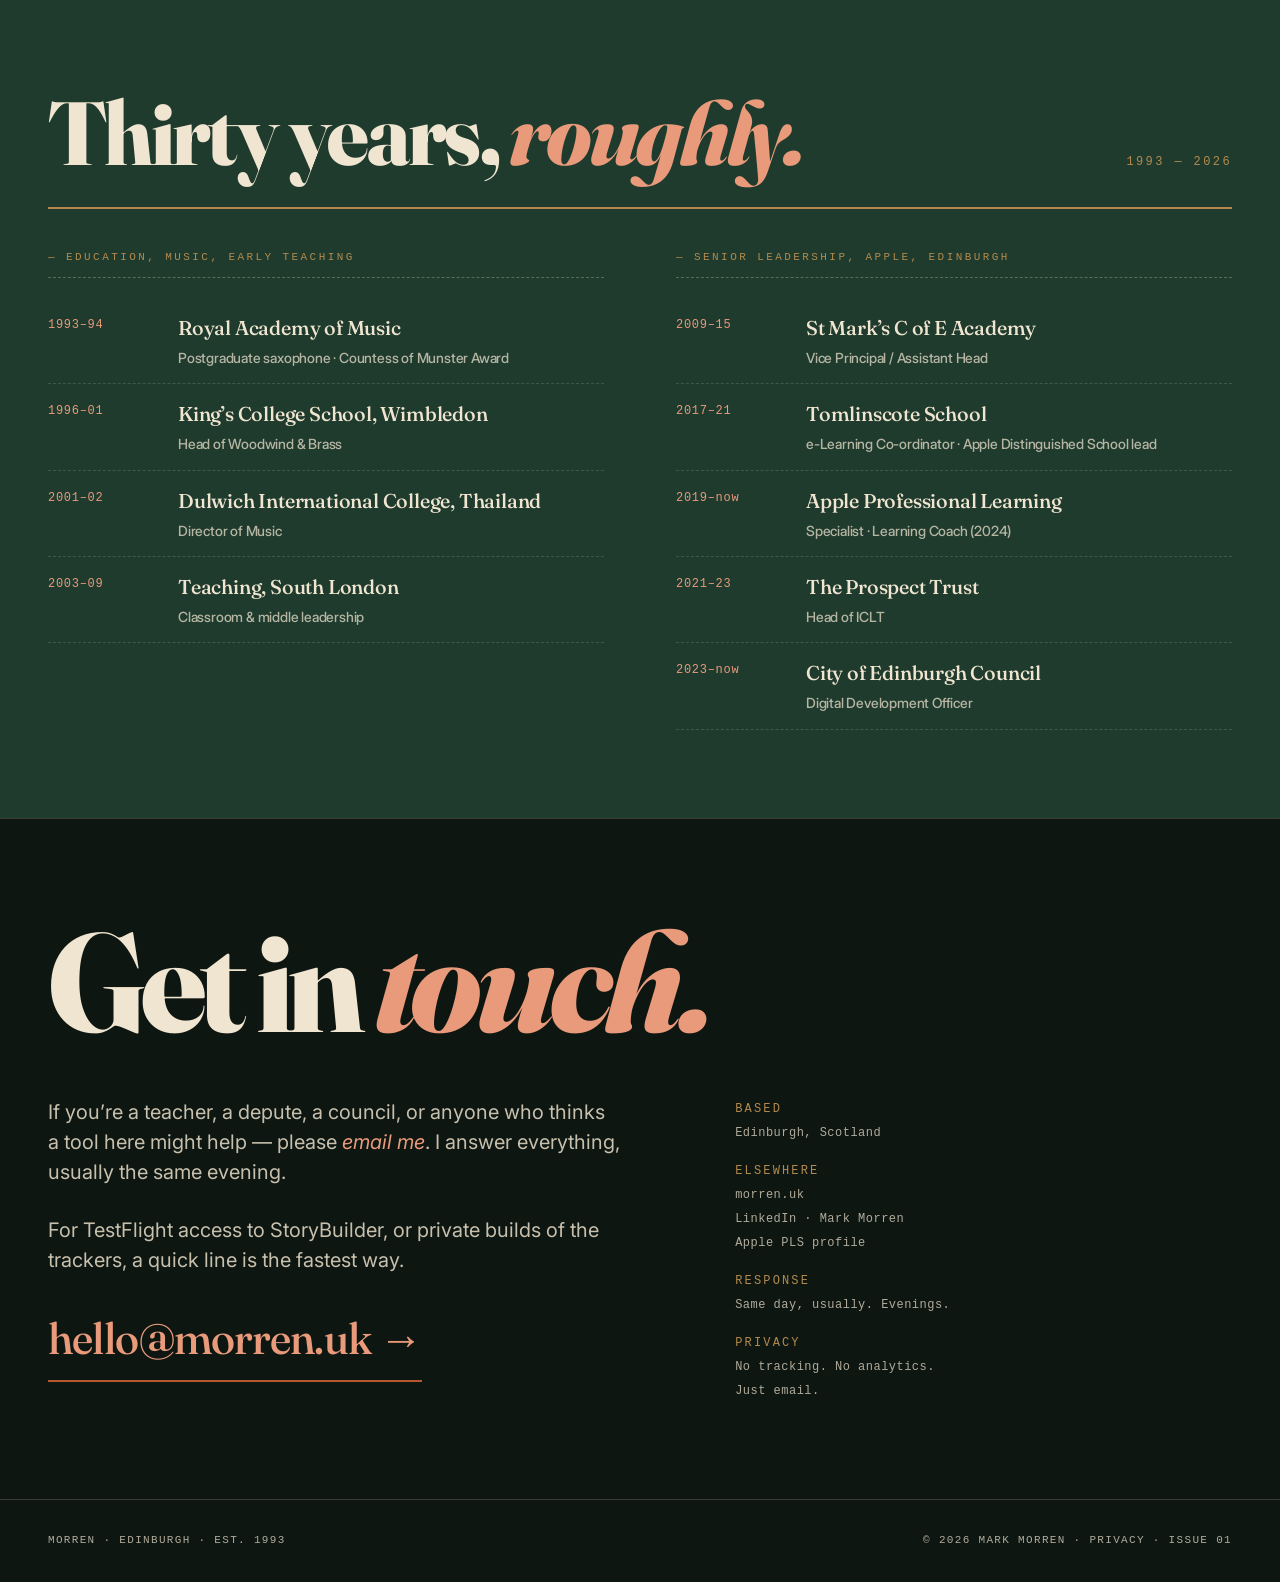
==== commit 0df64a2c: "Add Class Points as entry №06 in the Work section Adds accordion entry with five screenshots, update" ====
--- a/index.html
+++ b/index.html
@@ -68,7 +68,7 @@
       <div class="strip">
         <div class="stat"><b>30</b><span>Years in education</span></div>
         <div class="stat"><b>09</b><span>Schools &amp; institutions</span></div>
-        <div class="stat"><b>05</b><span>Tools in the wild</span></div>
+        <div class="stat"><b>06</b><span>Tools in the wild</span></div>
         <div class="stat"><b>01</b><span>Council, currently</span></div>
       </div>
     </section>
@@ -77,7 +77,7 @@
     <section id="work" class="work" data-screen-label="03 Work">
       <div class="work-top">
         <h2>The work</h2>
-        <span>five entries &middot; April 2026</span>
+        <span>six entries &middot; April 2026</span>
       </div>
 
       <!-- 01 Visual TT -->
@@ -283,6 +283,66 @@
         </div>
       </div>
 
+      <!-- 06 Class Points -->
+      <div class="acc" data-acc>
+        <div class="row" data-row>
+          <div class="n">&#8470; 06</div>
+          <div class="t">Class <em>Points</em></div>
+          <div class="st">&bull; Live</div>
+          <div class="d">two-tap points, live leaderboard on the projector</div>
+          <div class="go">&rarr;</div>
+        </div>
+        <div class="panel">
+          <div class="panel-inner">
+            <div class="panel-top">
+              <div class="crumb">Work <b>/</b> Class Points <b>/</b> No. 06</div>
+              <div class="chip">Live &middot; 2025</div>
+            </div>
+            <h3 class="panel-title">Class <em>Points</em></h3>
+            <div class="panel-body">
+              <div>
+                <p class="lede">Award a point in two taps. <em>The leaderboard updates instantly</em> &mdash; on every device in the room, including the projector.</p>
+                <p>Built for the moment a teacher wants to recognise good work without stopping the lesson. Pick the pupil, tap the point &mdash; that&rsquo;s it. A separate board view runs on the classroom display and refreshes on its own. No app, no printer, no paper.</p>
+                <p><b>Teachers share a class with a colleague without any fuss.</b> Co-teach support is built in: invite a second teacher, and both can award points from their own device at the same time.</p>
+              </div>
+              <div class="meta">
+                <b>Specification</b>
+                <dl>
+                  <dt>Status</dt><dd>Live since 2025</dd>
+                  <dt>For</dt><dd>Class teachers &amp; co-teachers</dd>
+                  <dt>Runs on</dt><dd>Any browser, any device</dd>
+                  <dt>Privacy</dt><dd>School data only, no third parties</dd>
+                  <dt>Export</dt><dd>CSV export of all points data</dd>
+                  <dt>Try it</dt><dd><a href="https://points.morren.uk">points.morren.uk</a></dd>
+                </dl>
+              </div>
+            </div>
+            <div class="panel-shots">
+              <div class="shot-wrap">
+                <div class="shot"><img src="/screenshots/class-points-start.png" alt="Class Points getting started screen"></div>
+                <div class="shot-cap"><b>Getting started</b>Sign in, name your class, add your pupils. The whole setup takes under two minutes.</div>
+              </div>
+              <div class="shot-wrap">
+                <div class="shot"><img src="/screenshots/class-points-teacher.png" alt="Class Points teacher view"></div>
+                <div class="shot-cap"><b>Teacher view</b>Every pupil at a glance, with their running total. Tap to award &mdash; or tap to take one away.</div>
+              </div>
+              <div class="shot-wrap">
+                <div class="shot"><img src="/screenshots/class-points-awarding.png" alt="Class Points awarding a point"></div>
+                <div class="shot-cap"><b>Awarding a point</b>Pick the pupil, tap the point. The leaderboard updates on every device in the room instantly.</div>
+              </div>
+              <div class="shot-wrap">
+                <div class="shot"><img src="/screenshots/class-points-board.png" alt="Class Points classroom board view"></div>
+                <div class="shot-cap"><b>Board view</b>Designed for the projector. Pupils see exactly where they stand; the display refreshes on its own.</div>
+              </div>
+              <div class="shot-wrap">
+                <div class="shot"><img src="/screenshots/class-points-settings.png" alt="Class Points class settings"></div>
+                <div class="shot-cap"><b>Class settings</b>Rename pupils, adjust point values, invite a co-teacher &mdash; all in one place.</div>
+              </div>
+            </div>
+          </div>
+        </div>
+      </div>
+
     </section>
 
     <!-- ================= CV ================= -->
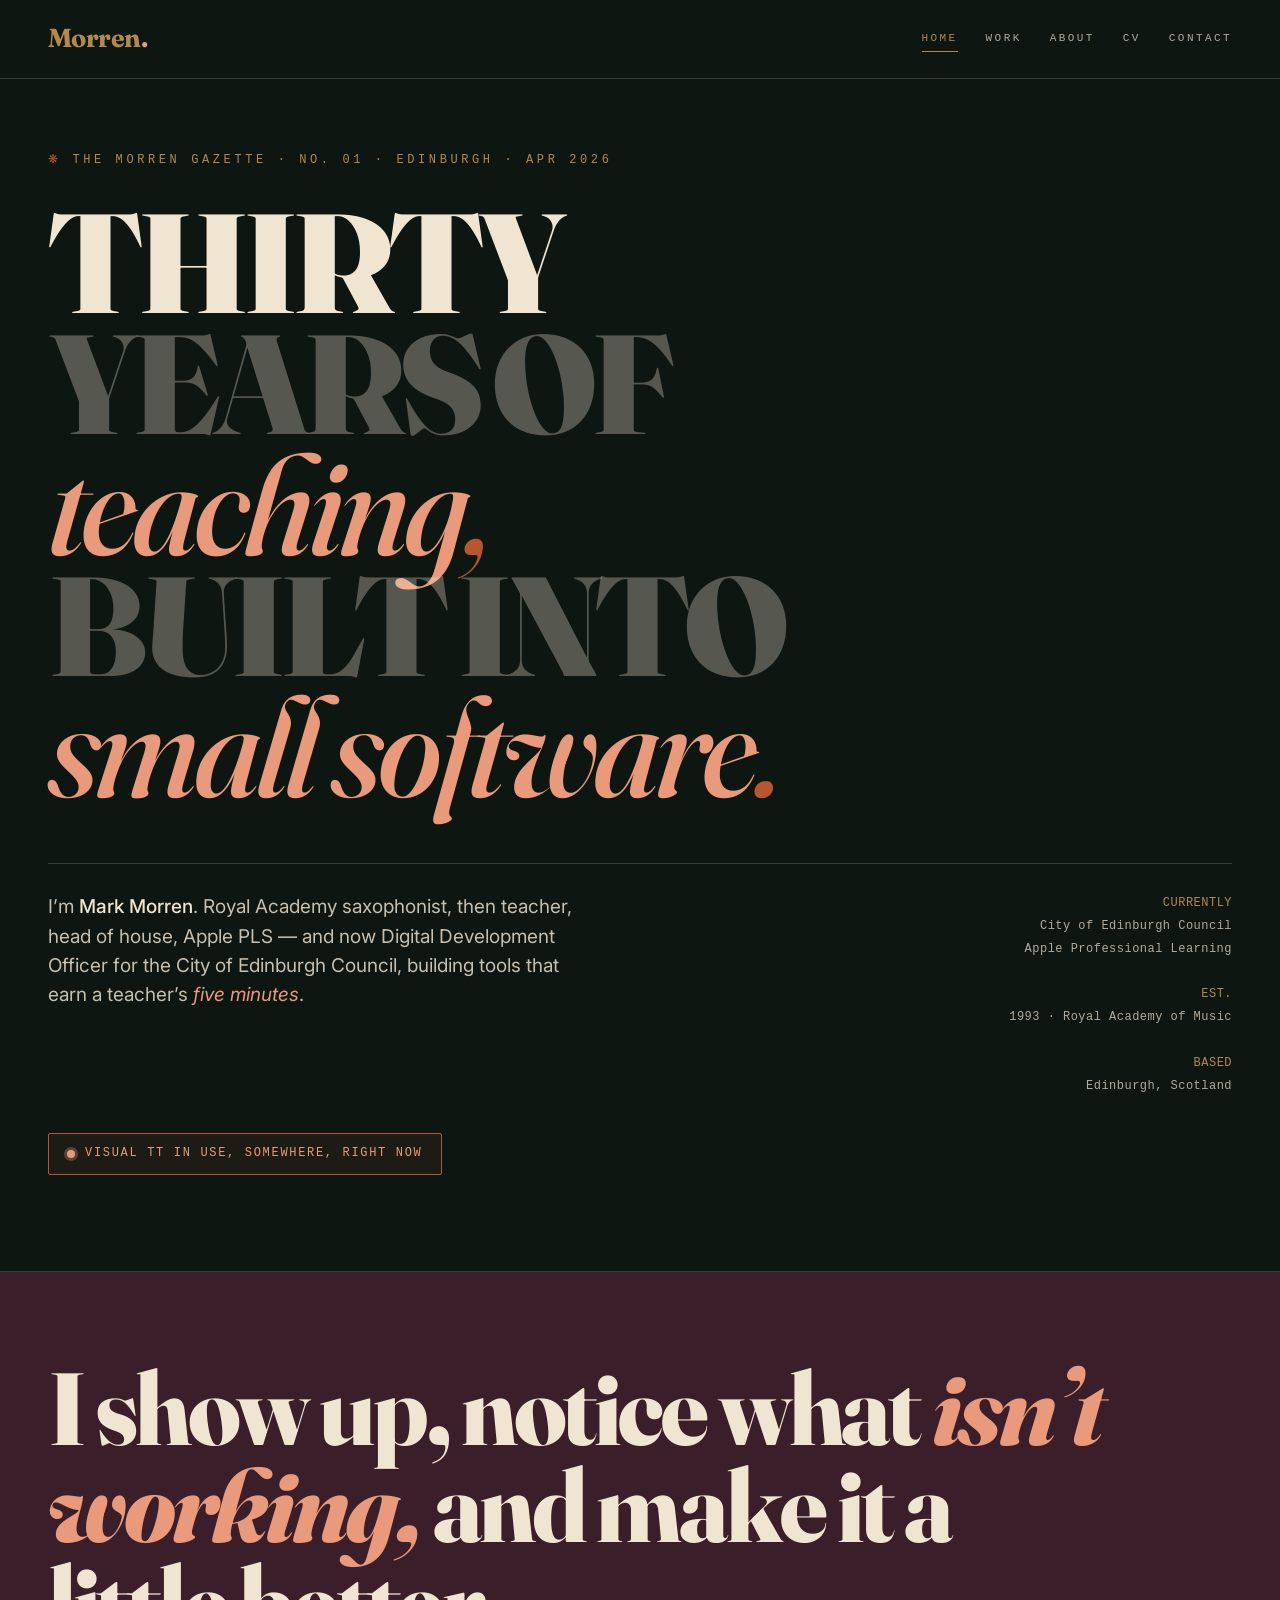
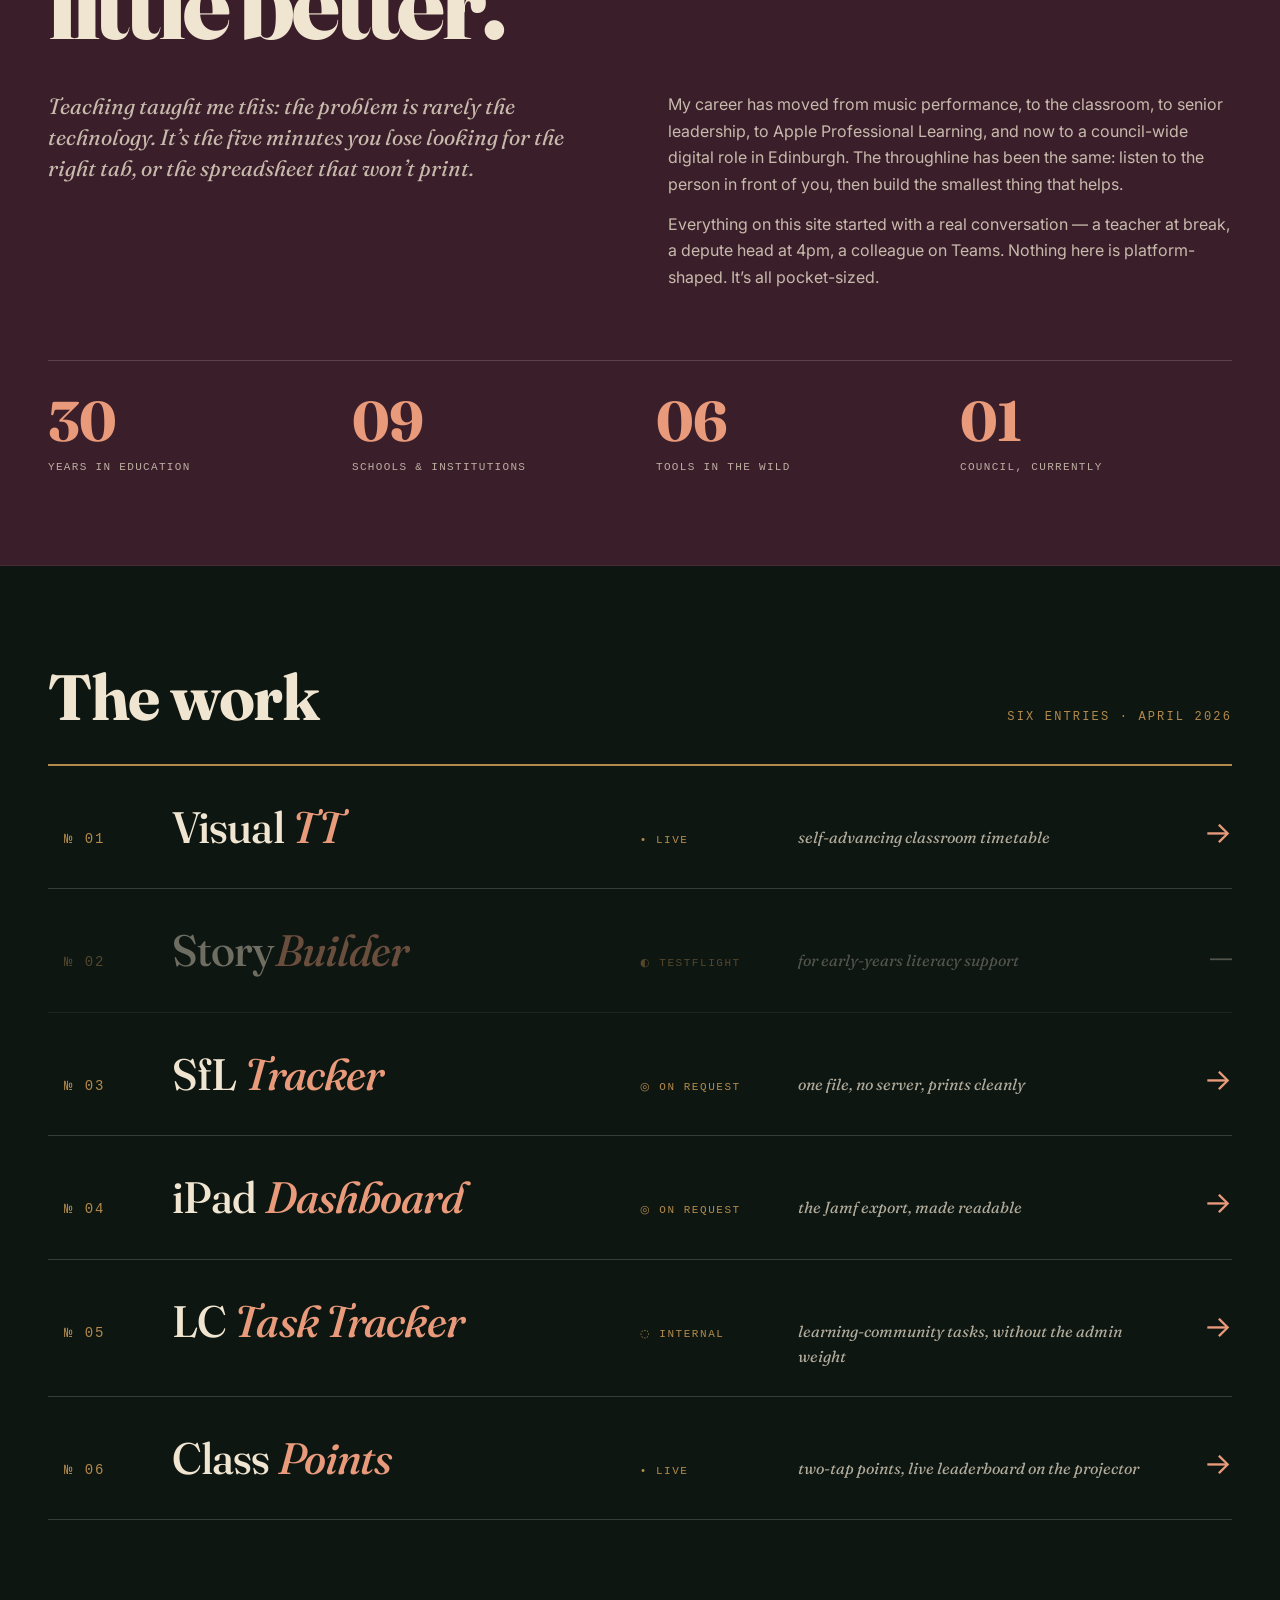
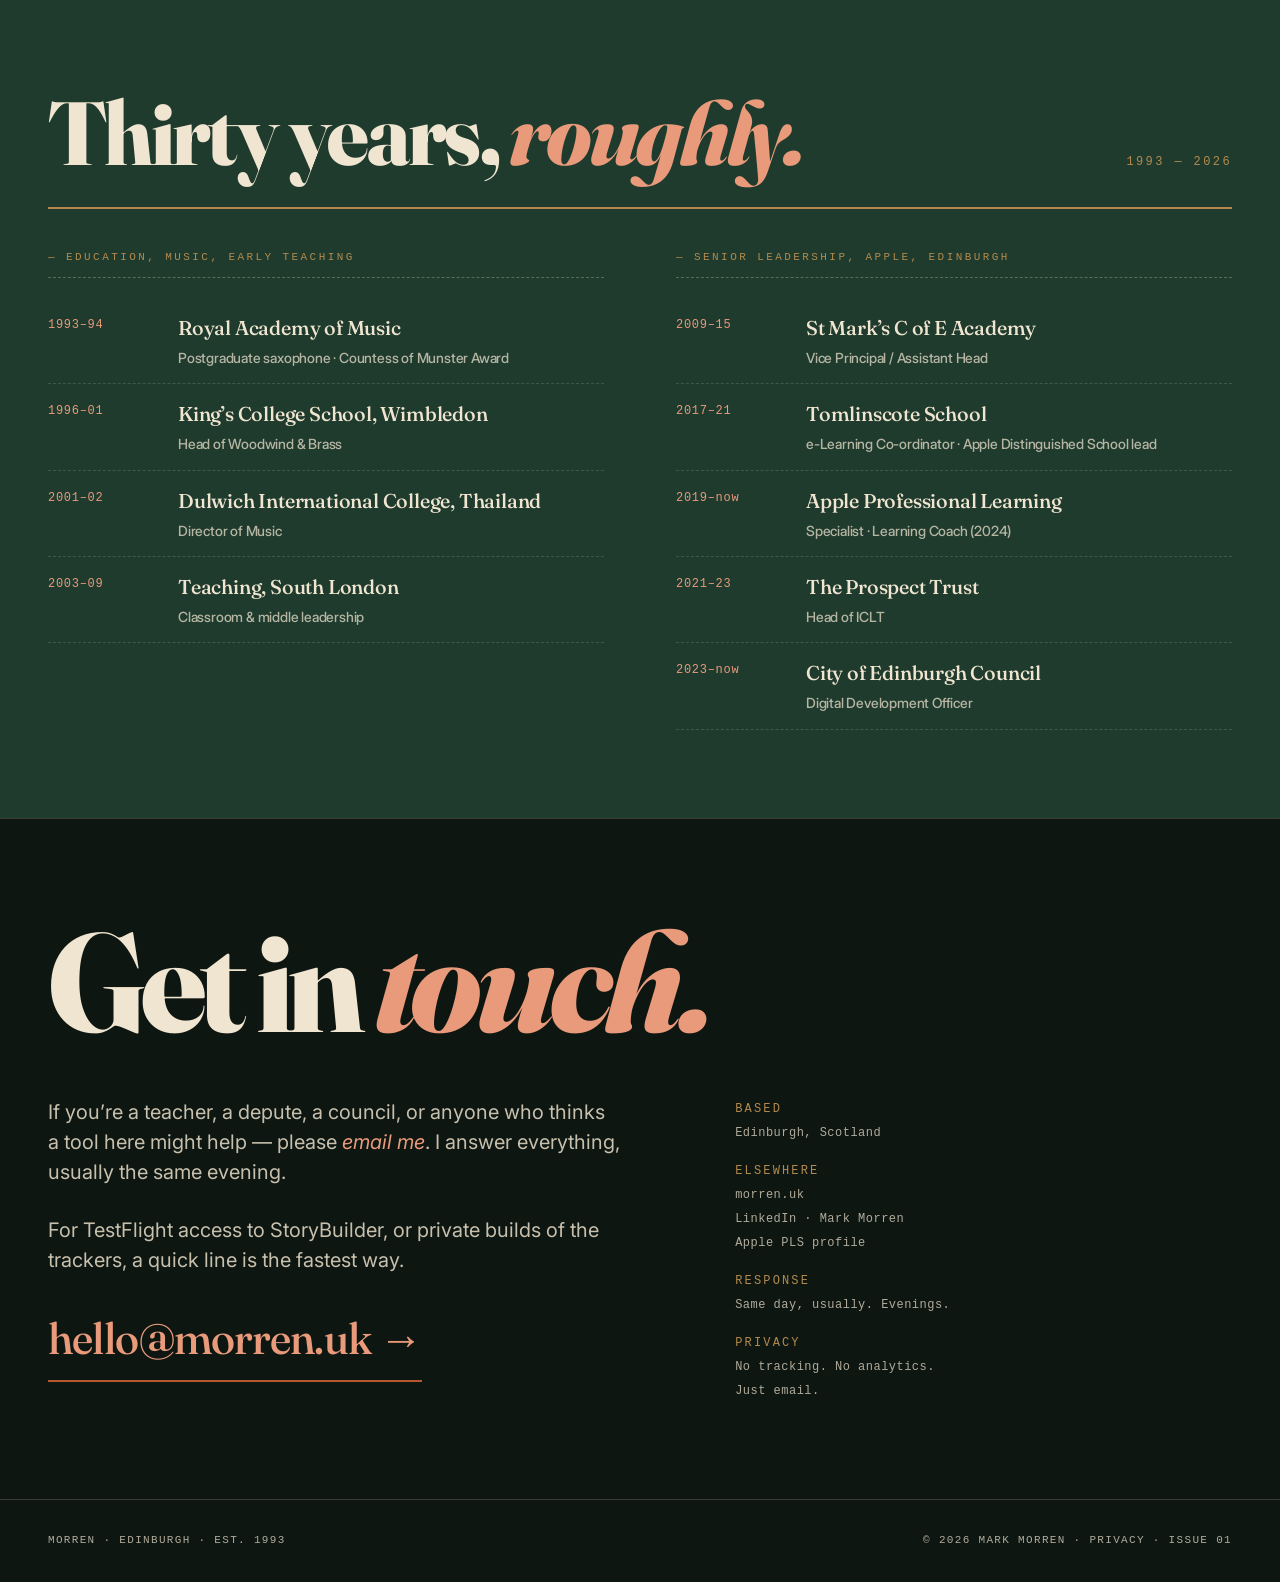
==== commit e018ef09: "Add tool links with mirrors; accordion left padding + horizontal photo scroll - Add Try it / Mirror " ====
--- a/index.html
+++ b/index.html
@@ -110,7 +110,8 @@
                   <dt>For</dt><dd>Primary &amp; ASN classrooms</dd>
                   <dt>Runs on</dt><dd>Any browser, any device</dd>
                   <dt>Privacy</dt><dd>No accounts, no cookies</dd>
-                  <dt>Try it</dt><dd><a href="https://visual-tt.morren.uk">visual-tt.morren.uk</a></dd>
+                  <dt>Try it</dt><dd><a href="https://visualtt.morren.uk">visualtt.morren.uk</a></dd>
+                  <dt>Mirror</dt><dd><a href="https://visual-tt.mmorren.workers.dev">visual-tt.mmorren.workers.dev</a></dd>
                 </dl>
               </div>
             </div>
@@ -170,6 +171,8 @@
                   <dt>Runs on</dt><dd>Any laptop, offline</dd>
                   <dt>Privacy</dt><dd>Stays on the teacher&rsquo;s device</dd>
                   <dt>Prints</dt><dd>A4, one side, per learner</dd>
+                  <dt>Try it</dt><dd><a href="https://sfl-tracker.morren.uk">sfl-tracker.morren.uk</a></dd>
+                  <dt>Mirror</dt><dd><a href="https://sfl-tracker.mmorren.workers.dev">sfl-tracker.mmorren.workers.dev</a></dd>
                 </dl>
               </div>
             </div>
@@ -218,6 +221,8 @@
                   <dt>Runs on</dt><dd>Any laptop, in the browser</dd>
                   <dt>Privacy</dt><dd>Nothing leaves the device</dd>
                   <dt>Input</dt><dd>Jamf Pro CSV export</dd>
+                  <dt>Try it</dt><dd><a href="https://ipad-dashboard.morren.uk">ipad-dashboard.morren.uk</a></dd>
+                  <dt>Mirror</dt><dd><a href="https://ipad-dashboard-cac.pages.dev">ipad-dashboard-cac.pages.dev</a></dd>
                 </dl>
               </div>
             </div>
@@ -266,6 +271,8 @@
                   <dt>Runs on</dt><dd>Any laptop, in the browser</dd>
                   <dt>Privacy</dt><dd>Stays on the device</dd>
                   <dt>Exports</dt><dd>Excel, OneNote</dd>
+                  <dt>Try it</dt><dd><a href="https://tracker.morren.uk">tracker.morren.uk</a></dd>
+                  <dt>Mirror</dt><dd><a href="https://lc-tracker-mmorren.netlify.app">lc-tracker-mmorren.netlify.app</a></dd>
                 </dl>
               </div>
             </div>
@@ -314,6 +321,7 @@
                   <dt>Privacy</dt><dd>School data only, no third parties</dd>
                   <dt>Export</dt><dd>CSV export of all points data</dd>
                   <dt>Try it</dt><dd><a href="https://points.morren.uk">points.morren.uk</a></dd>
+                  <dt>Mirror</dt><dd><a href="https://class-points-alu.pages.dev">class-points-alu.pages.dev</a></dd>
                 </dl>
               </div>
             </div>
--- a/styles.css
+++ b/styles.css
@@ -302,19 +302,19 @@
   display: grid;
   grid-template-columns: 80px 1.2fr 130px 1fr 40px;
   gap: 28px;
-  padding: 26px 0;
+  padding: 26px 0 26px 16px;
   align-items: baseline;
   cursor: pointer;
   transition: background .2s, padding .2s;
 }
 .acc .row:hover {
   background: rgba(184, 86, 47, .06);
-  padding-left: 12px;
+  padding-left: 24px;
   padding-right: 12px;
 }
 .acc[data-open] .row {
   background: rgba(184, 86, 47, .08);
-  padding-left: 12px;
+  padding-left: 24px;
   padding-right: 12px;
   border-bottom: 1px solid var(--rule);
 }
@@ -357,7 +357,7 @@
 
 .acc.disabled { opacity: .42; }
 .acc.disabled .row { cursor: not-allowed; }
-.acc.disabled .row:hover { background: transparent; padding-left: 0; padding-right: 0; }
+.acc.disabled .row:hover { background: transparent; padding-left: 16px; padding-right: 0; }
 .acc.disabled .row .go { color: var(--paper-dim); font-size: 22px; }
 
 .panel {
@@ -497,11 +497,19 @@
 .panel-body .meta dd a { color: var(--accent); text-decoration: none; border-bottom: 1px solid currentColor; }
 
 .panel-shots {
-  display: grid;
-  grid-template-columns: 1fr 1fr;
+  display: flex;
+  overflow-x: auto;
   gap: 24px;
-}
-.shot-wrap { display: flex; flex-direction: column; gap: 12px; }
+  padding-bottom: 16px;
+  scroll-snap-type: x mandatory;
+}
+.shot-wrap {
+  flex: 0 0 300px;
+  scroll-snap-align: start;
+  display: flex;
+  flex-direction: column;
+  gap: 12px;
+}
 .shot {
   aspect-ratio: 4/3;
   border: 1px solid rgba(26, 22, 18, .18);
@@ -546,7 +554,7 @@
       "st st st"
       "d d d";
     gap: 6px 16px;
-    padding: 20px 0;
+    padding: 20px 0 20px 12px;
   }
   .acc .row .n { grid-area: n; }
   .acc .row .t { grid-area: t; }
@@ -555,7 +563,14 @@
   .acc .row .d { grid-area: d; font-size: 14px; }
   .panel-inner { padding: 32px 20px; margin: 0 -20px; }
   .panel-body { grid-template-columns: 1fr; gap: 24px; }
-  .panel-shots { grid-template-columns: 1fr; }
+  .panel-shots {
+    display: grid;
+    grid-template-columns: 1fr;
+    overflow-x: hidden;
+    padding-bottom: 0;
+    scroll-snap-type: none;
+  }
+  .shot-wrap { flex: unset; }
 }
 
 /* ============ CV ============ */
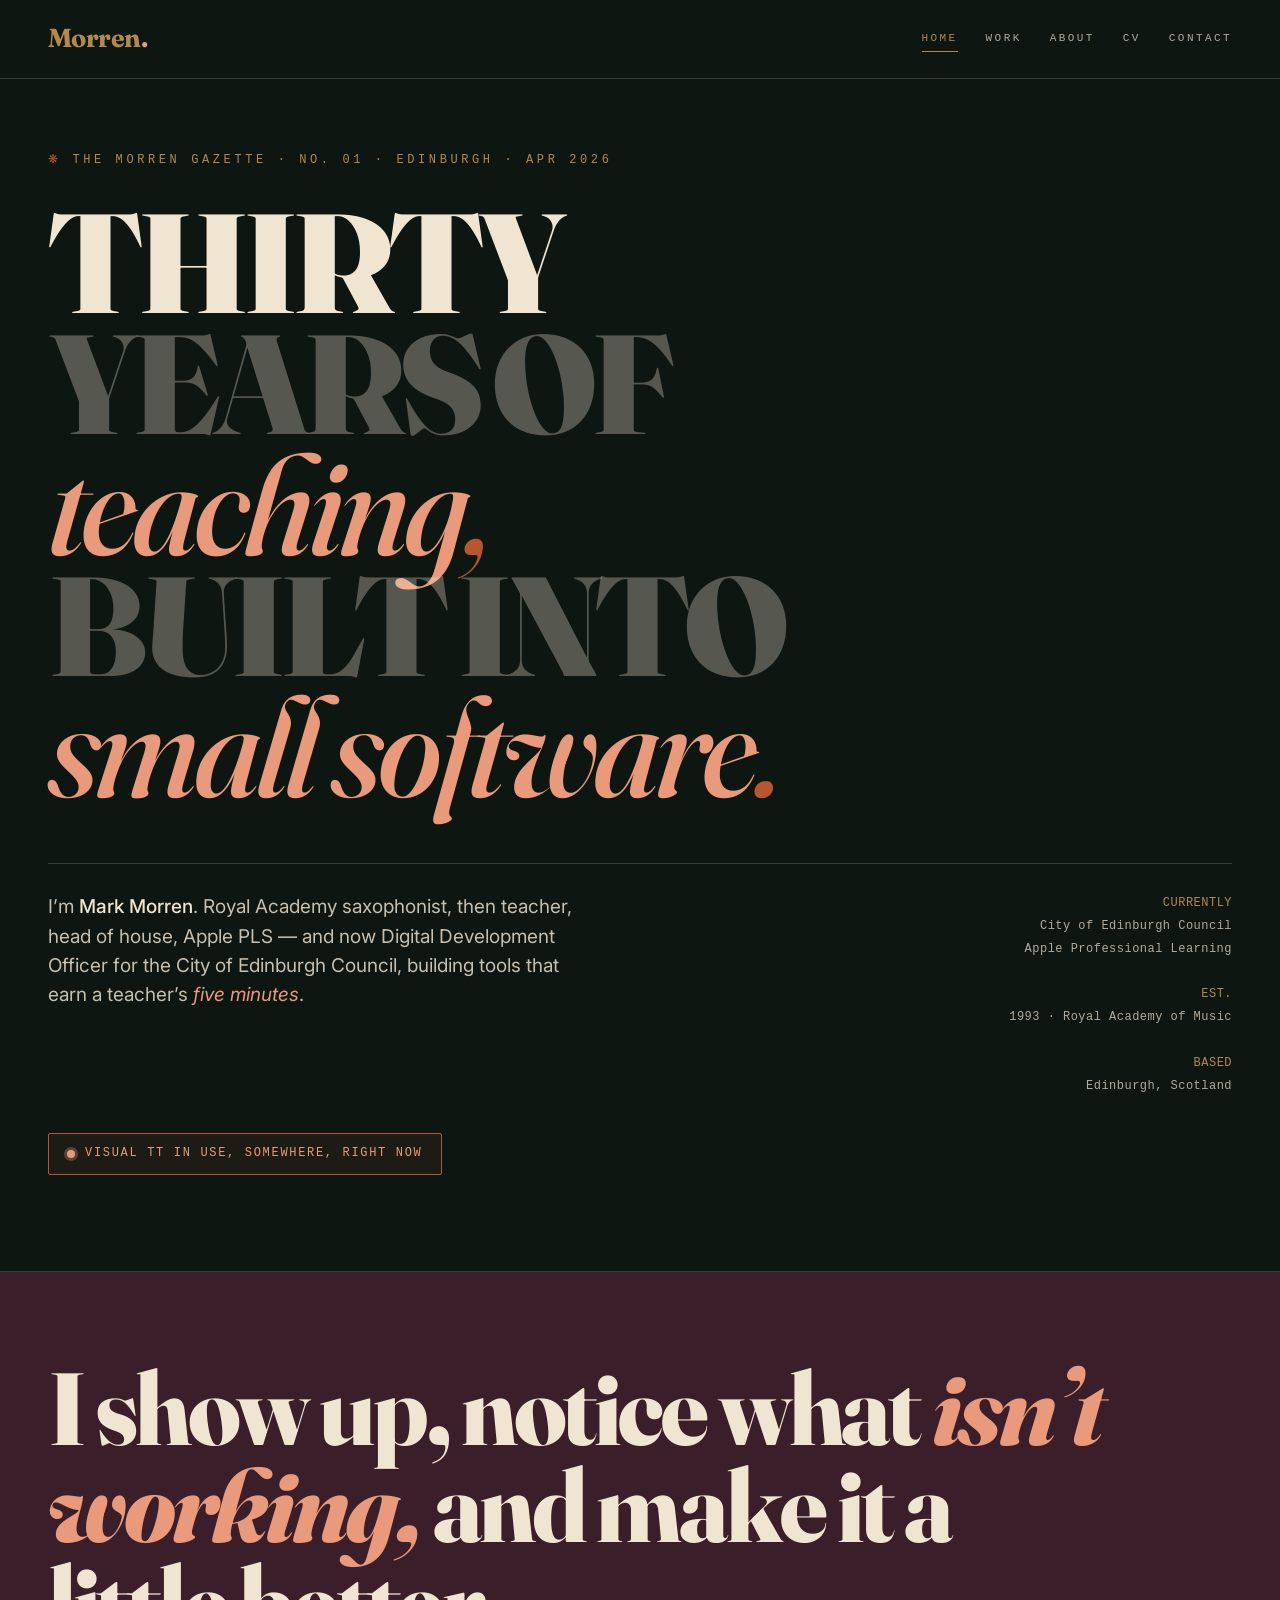
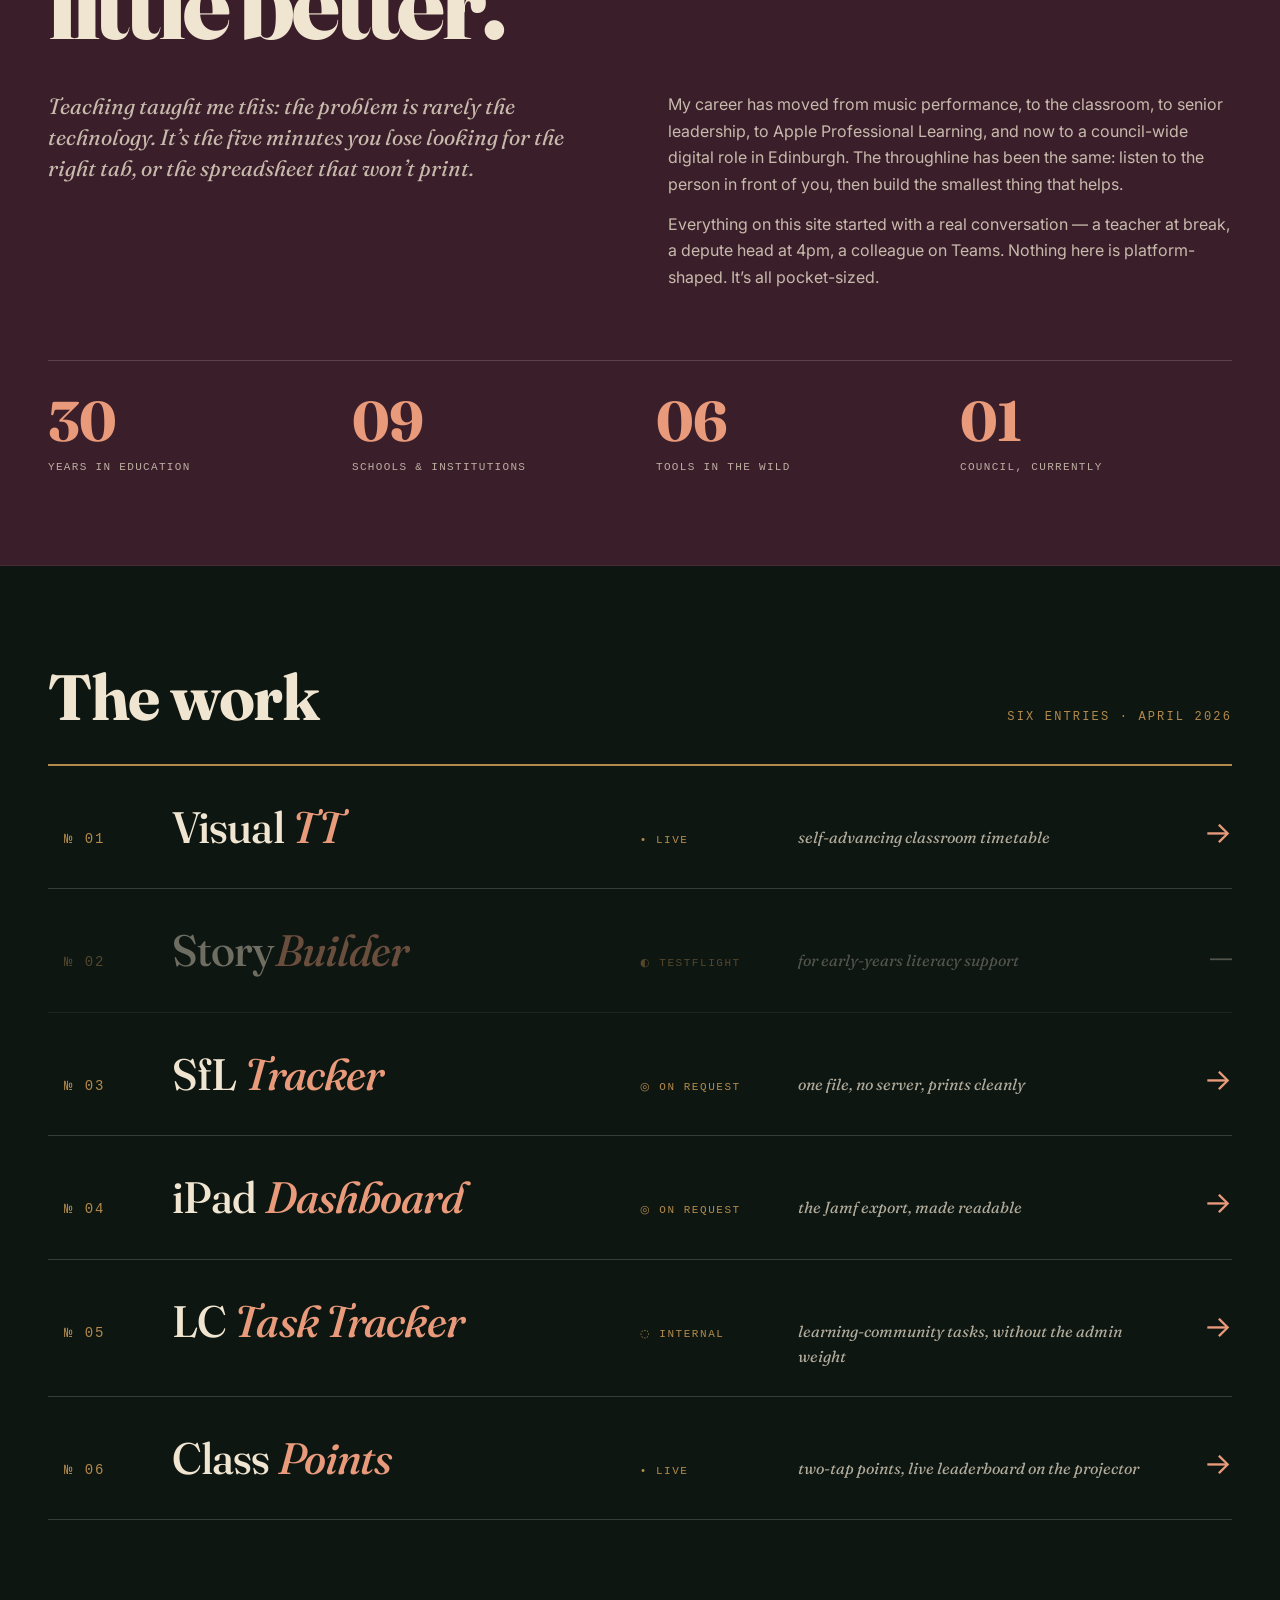
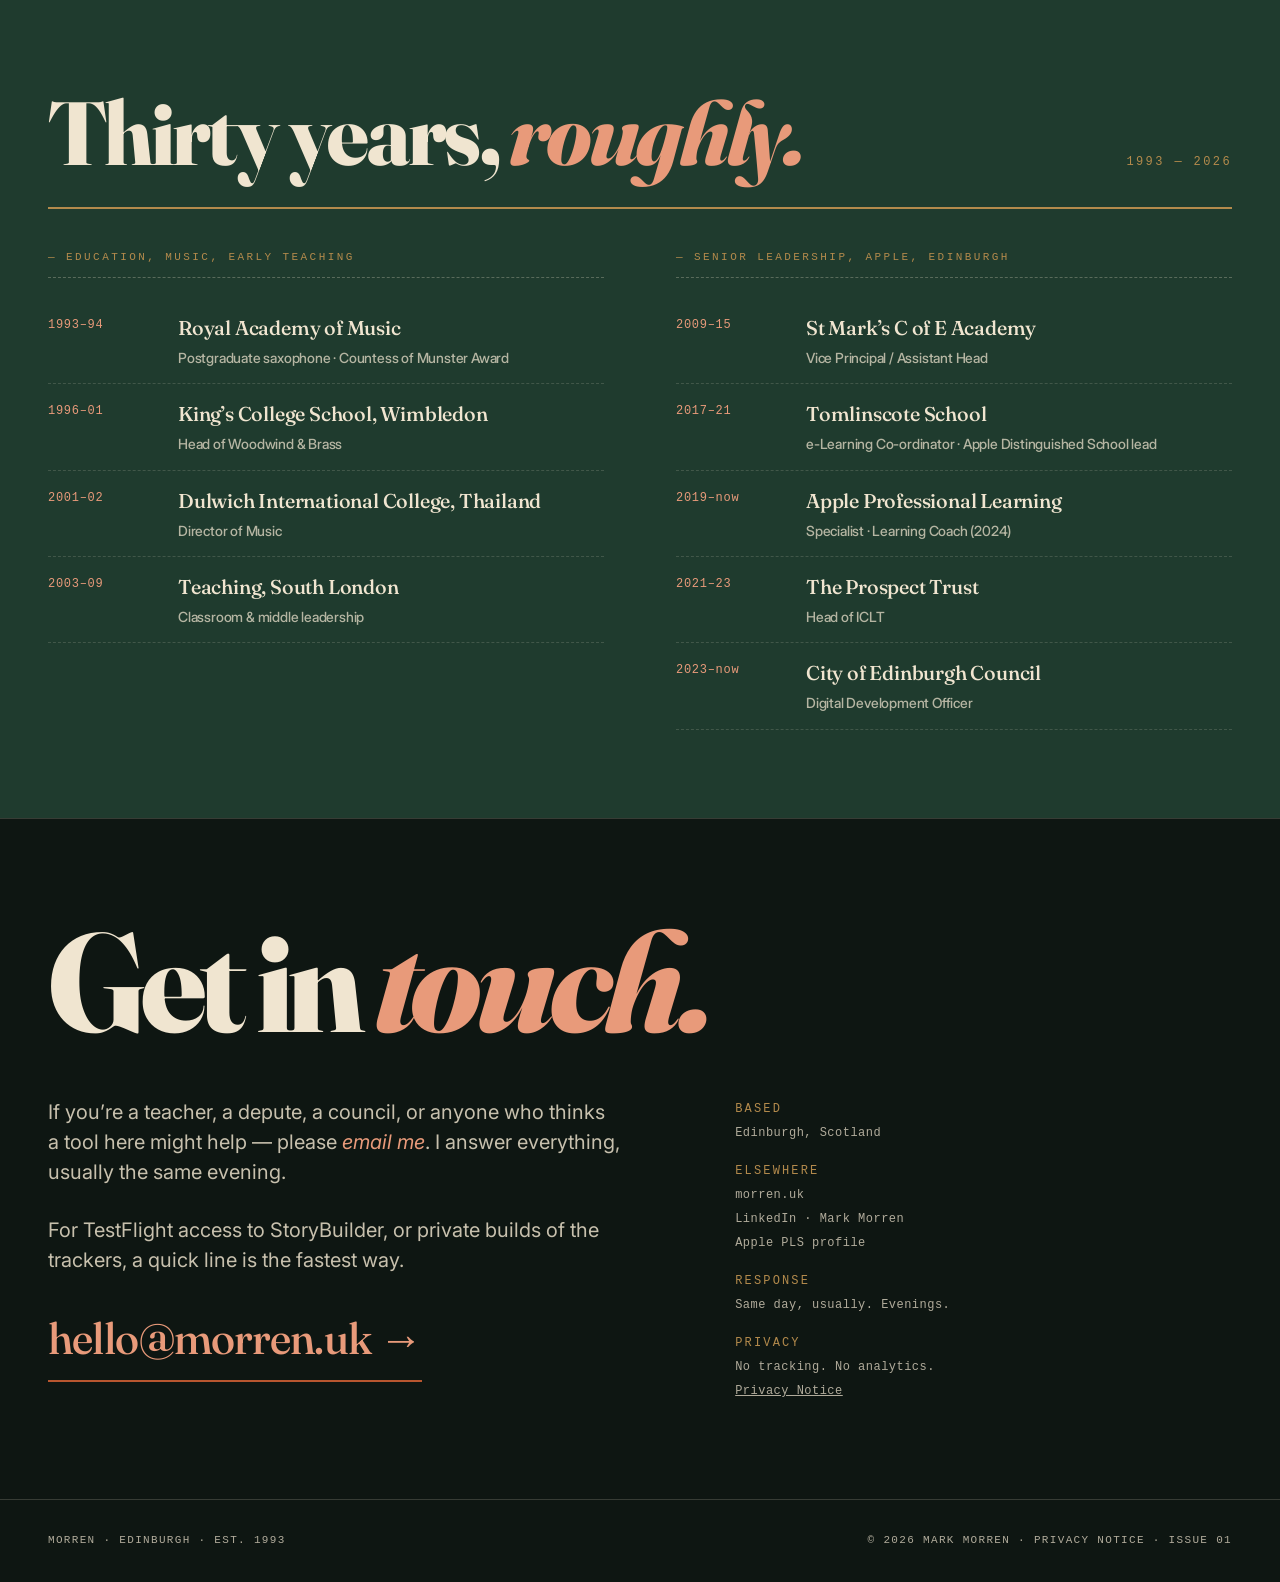
==== commit 74f91ac4: "Add privacy policy discoverability signals - rel="privacy-policy" link element in <head> - rel="priv" ====
--- a/index.html
+++ b/index.html
@@ -13,11 +13,12 @@
   <meta name="twitter:card" content="summary_large_image">
 
   <link rel="canonical" href="https://morren.uk/">
+  <link rel="privacy-policy" href="/privacy">
   <link rel="icon" type="image/svg+xml" href="/favicon.svg">
 
   <link rel="preconnect" href="https://fonts.bunny.net" crossorigin>
   <link rel="stylesheet" href="https://fonts.bunny.net/css?family=fraunces:400,500,600,700,800,900,400i,500i,600i,700i,800i,900i&family=inter:400,500,600,700&family=jetbrains-mono:400,500&display=swap">
-  <link rel="stylesheet" href="/styles.css">
+  <link rel="stylesheet" href="/styles.css?v=2">
 </head>
 <body>
 
@@ -395,7 +396,7 @@
           <b>RESPONSE</b>
           Same day, usually. Evenings.
           <b>PRIVACY</b>
-          No tracking. No analytics.<br>Just email.
+          No tracking. No analytics.<br><a href="/privacy" rel="privacy-policy">Privacy Notice</a>
         </aside>
       </div>
     </section>
@@ -404,7 +405,7 @@
 
   <footer>
     <div>Morren &middot; Edinburgh &middot; Est. 1993</div>
-    <div>&copy; 2026 Mark Morren &middot; <a href="/privacy">Privacy</a> &middot; Issue 01</div>
+    <div>&copy; 2026 Mark Morren &middot; <a href="/privacy" rel="privacy-policy">Privacy Notice</a> &middot; Issue 01</div>
   </footer>
 
   <script src="/script.js"></script>
--- a/styles.css
+++ b/styles.css
@@ -370,7 +370,7 @@
 .panel-inner {
   background: var(--paper);
   color: var(--ink);
-  padding: 56px 48px;
+  padding: 56px 48px 56px 64px;
   margin: 0 -48px;
   border-top: 1px solid rgba(26, 22, 18, .1);
 }
@@ -561,7 +561,7 @@
   .acc .row .go { grid-area: go; }
   .acc .row .st { grid-area: st; }
   .acc .row .d { grid-area: d; font-size: 14px; }
-  .panel-inner { padding: 32px 20px; margin: 0 -20px; }
+  .panel-inner { padding: 32px 20px 32px 32px; margin: 0 -20px; }
   .panel-body { grid-template-columns: 1fr; gap: 24px; }
   .panel-shots {
     display: grid;
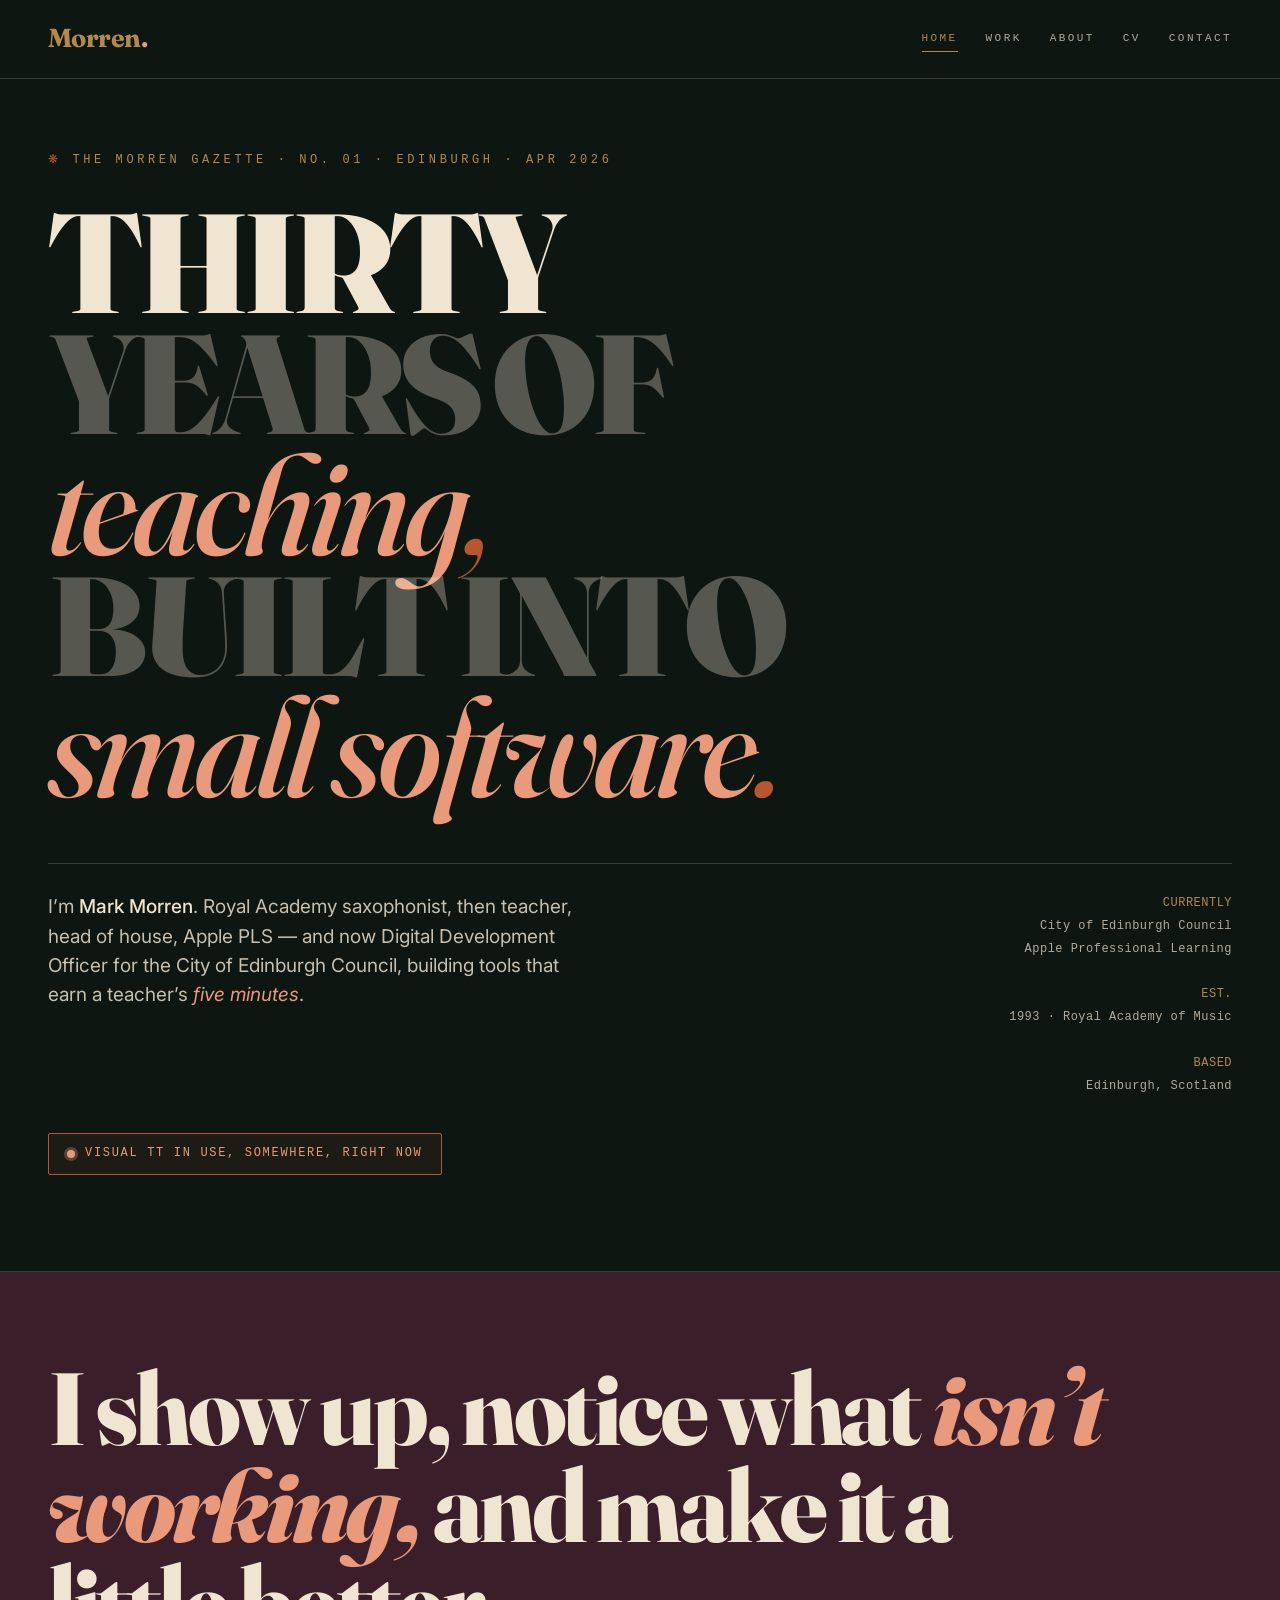
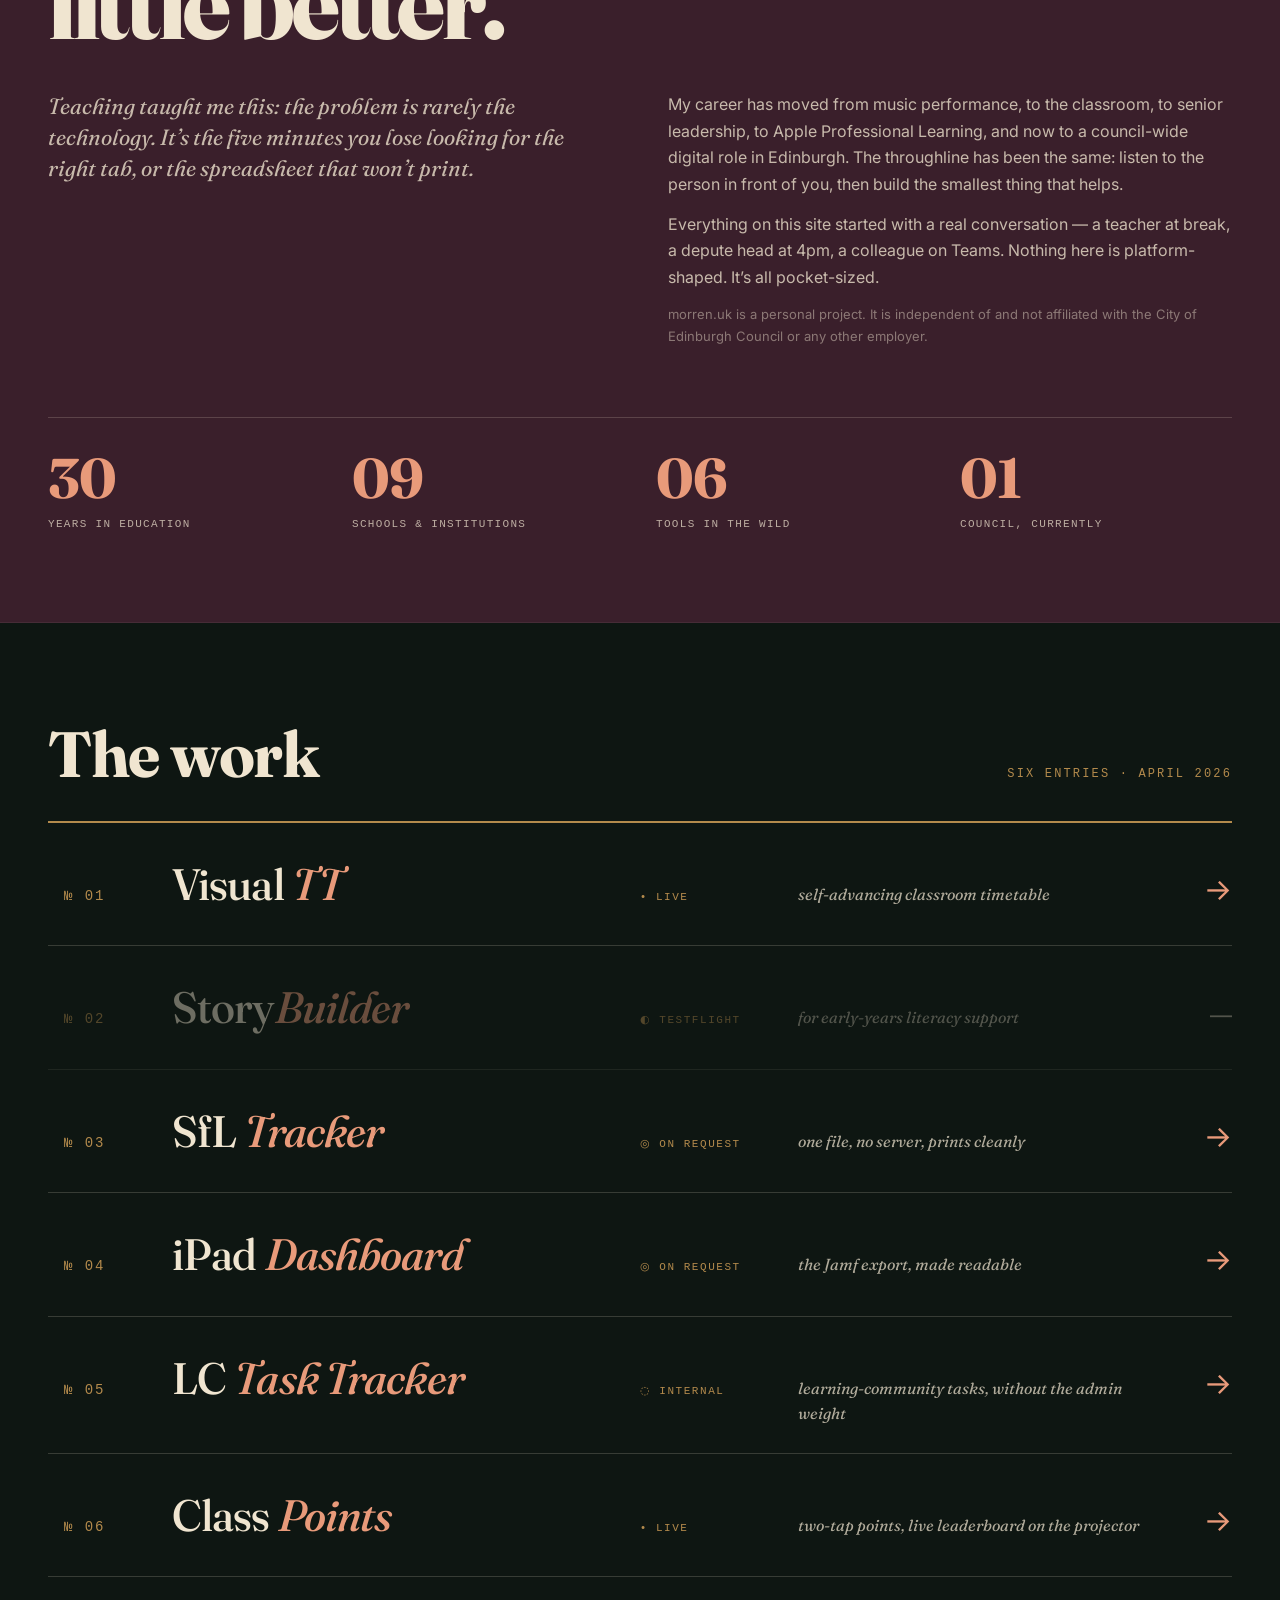
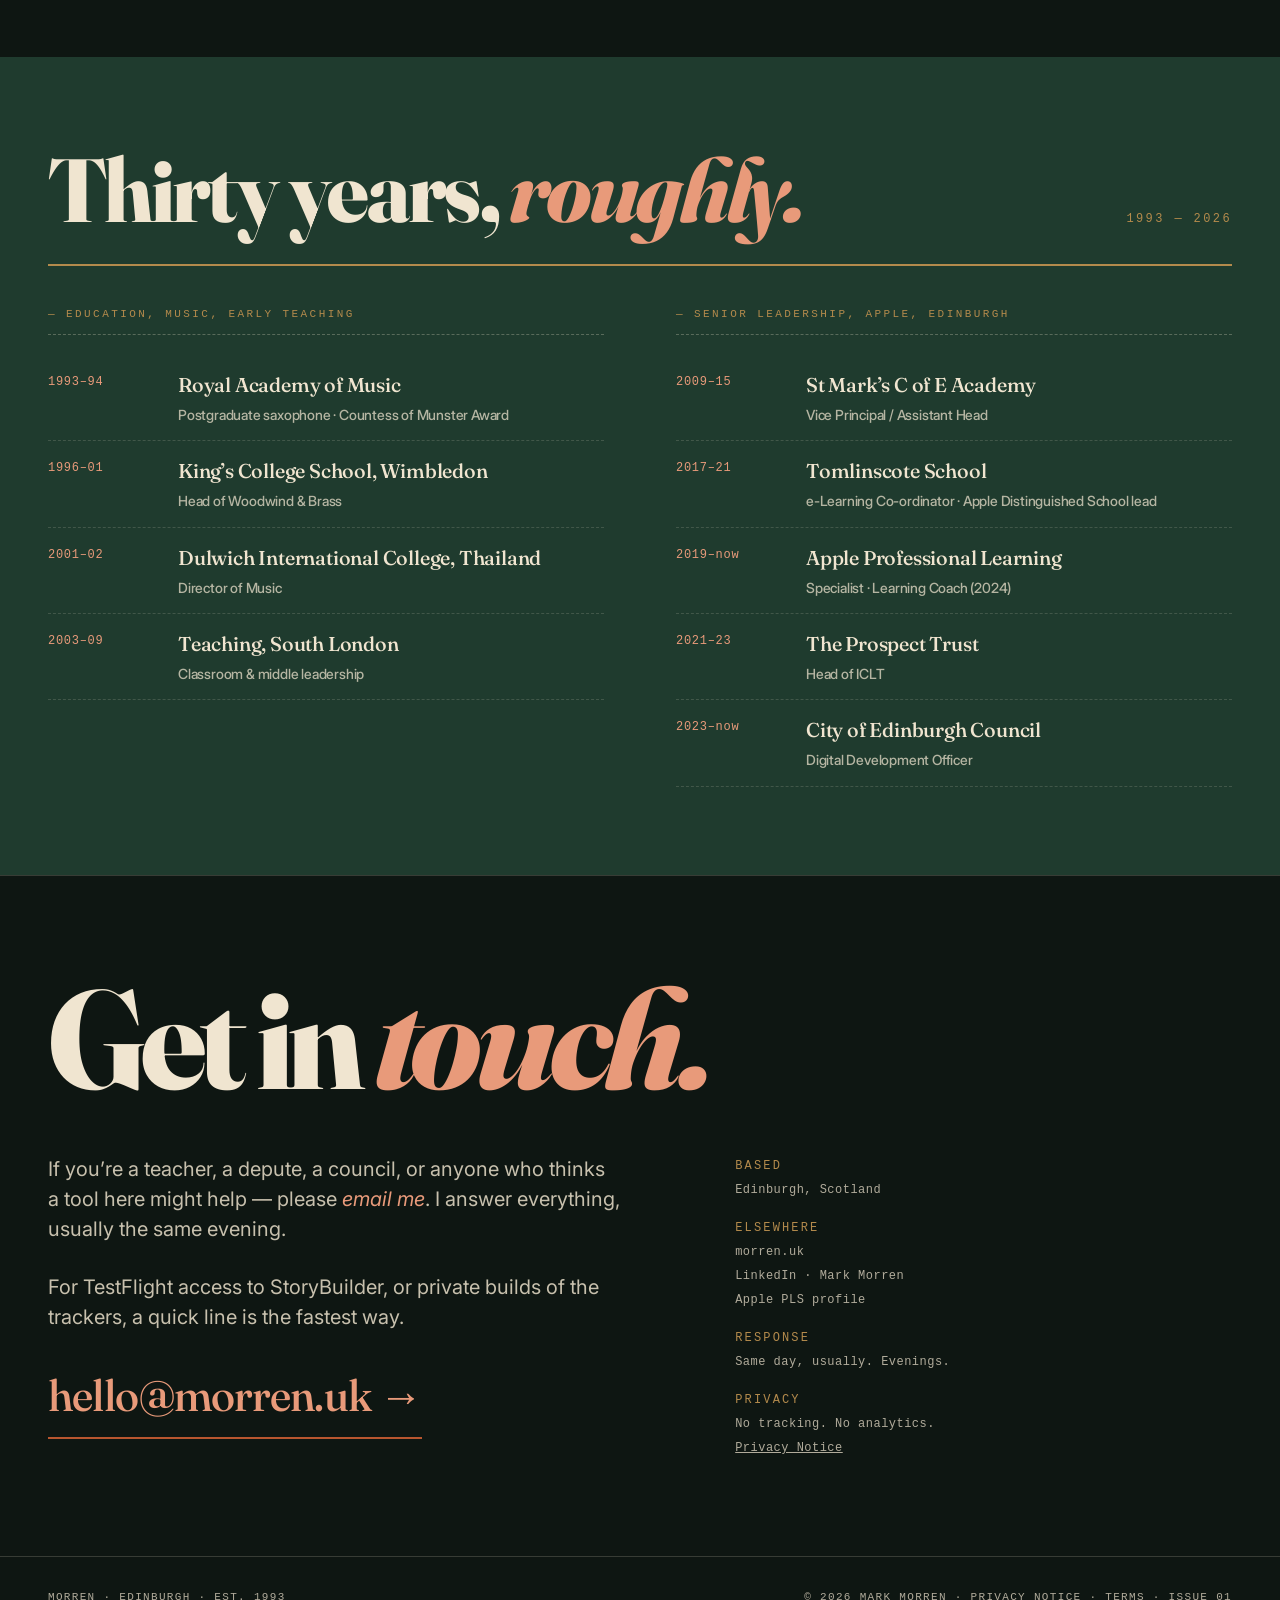
==== commit dd8eefc2: "Add terms page, security.txt, and personal project clarification - Add /terms page with plain-Englis" ====
--- a/index.html
+++ b/index.html
@@ -64,6 +64,7 @@
         <div class="col2">
           <p>My career has moved from music performance, to the classroom, to senior leadership, to Apple Professional Learning, and now to a council-wide digital role in Edinburgh. The throughline has been the same: listen to the person in front of you, then build the smallest thing that helps.</p>
           <p>Everything on this site started with a real conversation &mdash; a teacher at break, a depute head at 4pm, a colleague on Teams. Nothing here is platform-shaped. It&rsquo;s all pocket-sized.</p>
+          <p class="note-small">morren.uk is a personal project. It is independent of and not affiliated with the City of Edinburgh Council or any other employer.</p>
         </div>
       </div>
       <div class="strip">
@@ -405,7 +406,7 @@
 
   <footer>
     <div>Morren &middot; Edinburgh &middot; Est. 1993</div>
-    <div>&copy; 2026 Mark Morren &middot; <a href="/privacy" rel="privacy-policy">Privacy Notice</a> &middot; Issue 01</div>
+    <div>&copy; 2026 Mark Morren &middot; <a href="/privacy" rel="privacy-policy">Privacy Notice</a> &middot; <a href="/terms">Terms</a> &middot; Issue 01</div>
   </footer>
 
   <script src="/script.js"></script>
--- a/styles.css
+++ b/styles.css
@@ -232,6 +232,11 @@
   line-height: inherit;
   color: inherit;
   margin: 0 0 14px;
+}
+.note-small {
+  font-size: 13px !important;
+  color: rgba(240, 229, 208, .45) !important;
+  margin-top: 4px !important;
 }
 
 .about .strip {
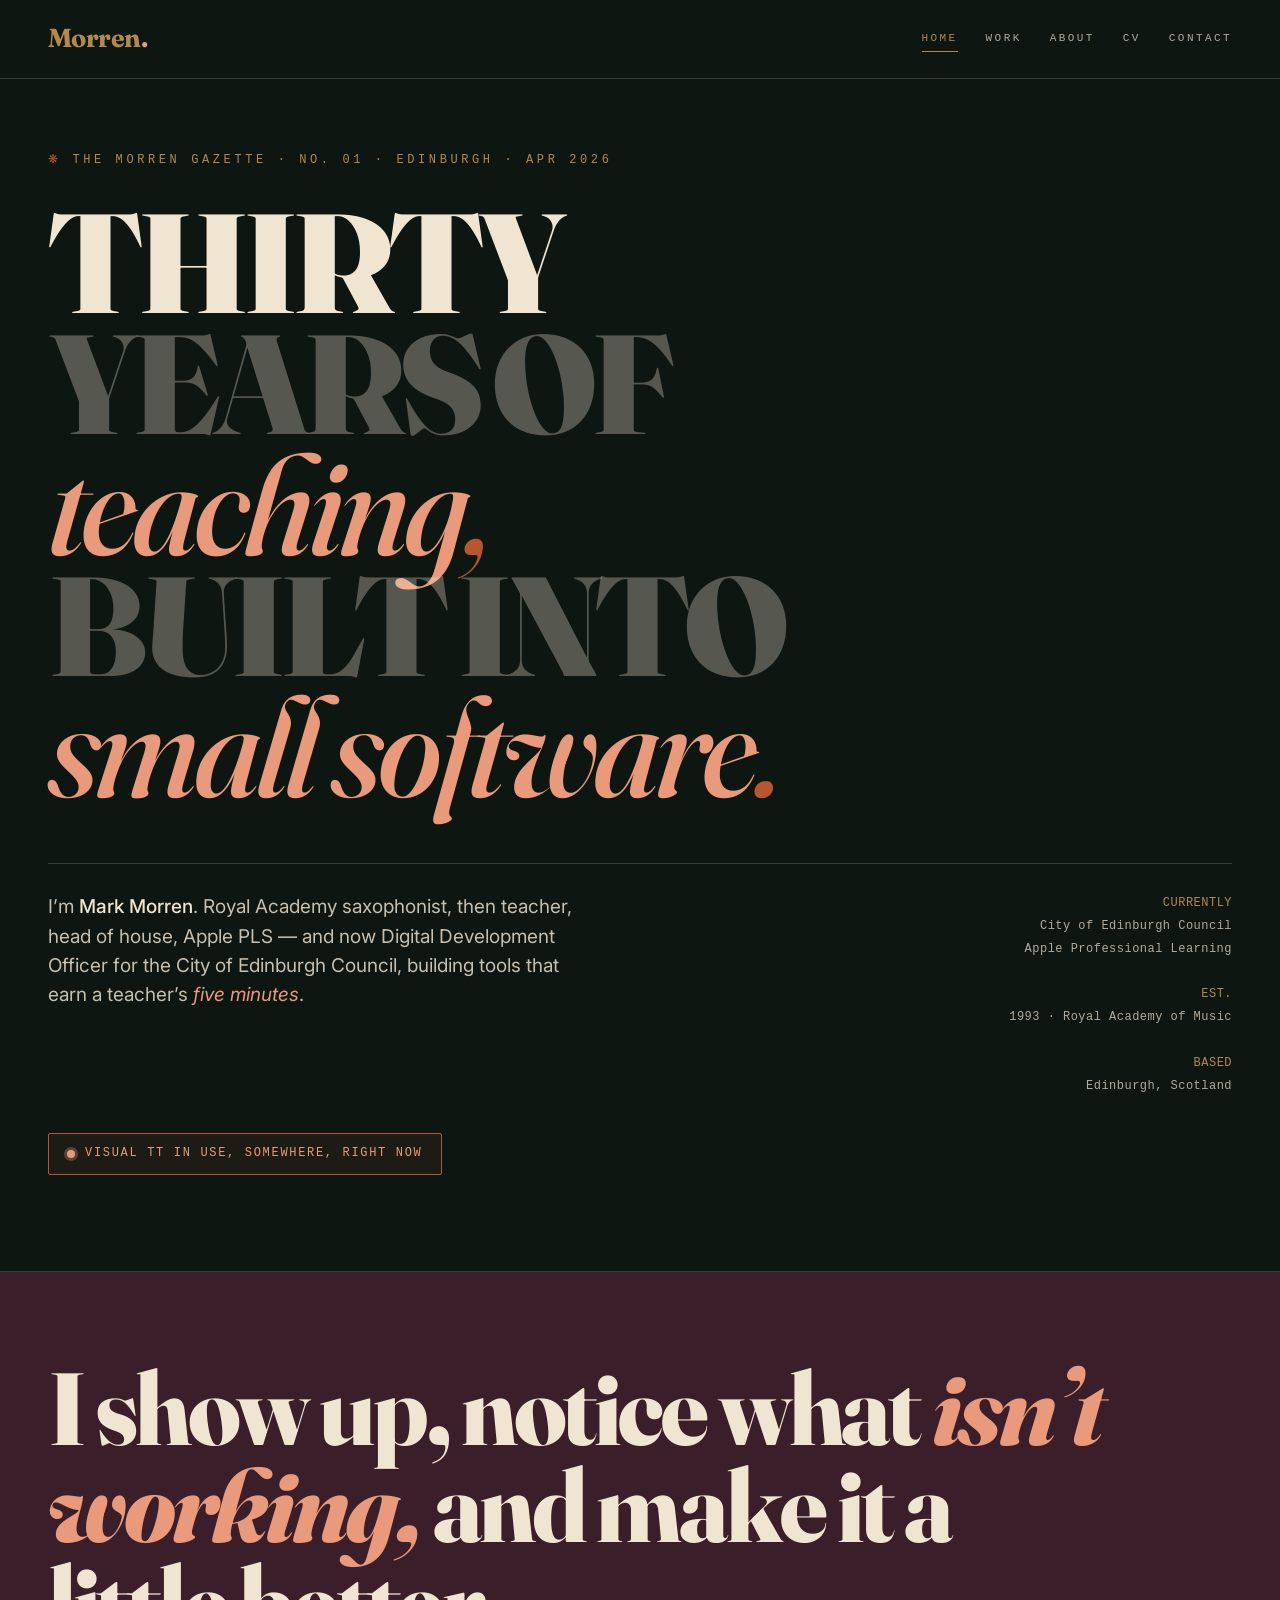
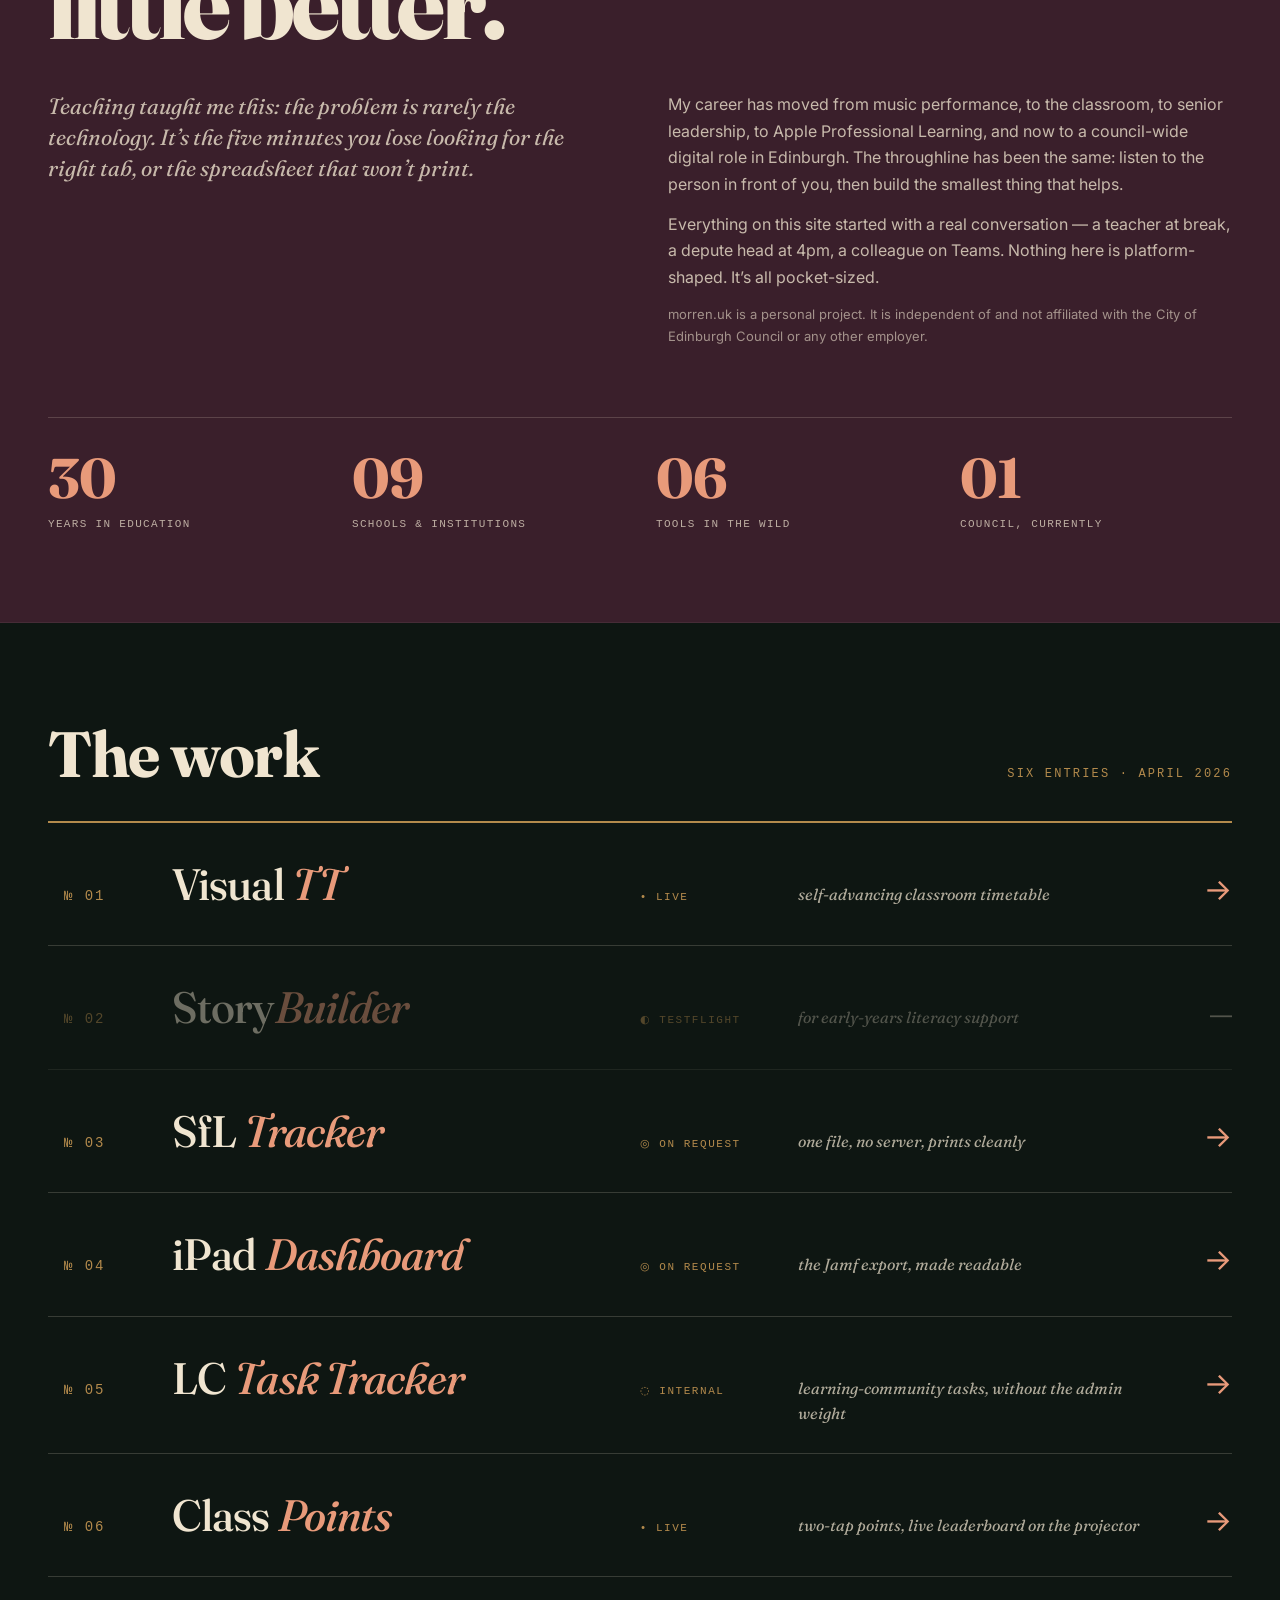
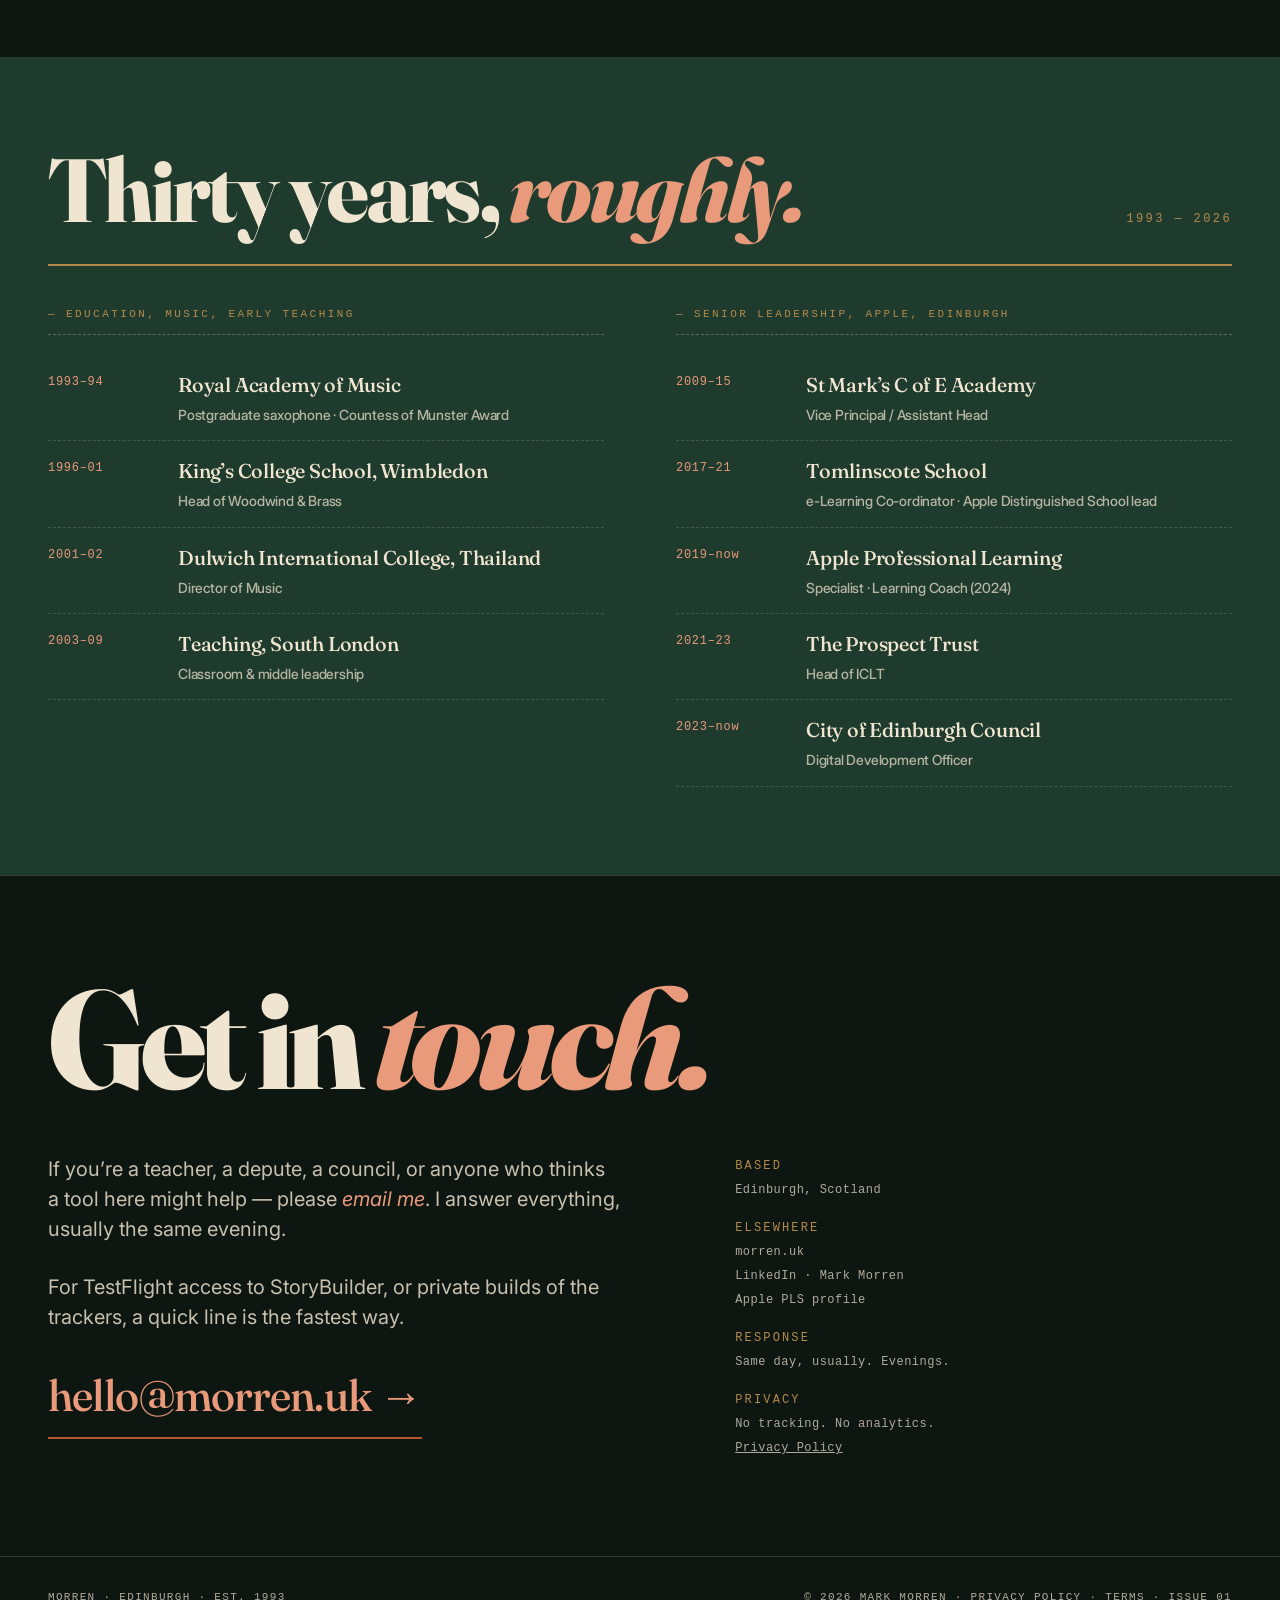
==== commit 93e02bf3: "Fix all four Scout audit categories Security headers: - Add _headers file with CSP, X-Frame-Options," ====
--- a/index.html
+++ b/index.html
@@ -11,9 +11,13 @@
   <meta property="og:type" content="website">
   <meta property="og:url" content="https://morren.uk/">
   <meta name="twitter:card" content="summary_large_image">
+  <meta property="og:image" content="https://morren.uk/screenshots/class-points-teacher.png">
+  <meta name="twitter:image" content="https://morren.uk/screenshots/class-points-teacher.png">
+  <meta name="theme-color" content="#0E1612">
 
   <link rel="canonical" href="https://morren.uk/">
   <link rel="privacy-policy" href="/privacy">
+  <link rel="manifest" href="/manifest.json">
   <link rel="icon" type="image/svg+xml" href="/favicon.svg">
 
   <link rel="preconnect" href="https://fonts.bunny.net" crossorigin>
@@ -21,10 +25,11 @@
   <link rel="stylesheet" href="/styles.css?v=2">
 </head>
 <body>
-
-  <div class="nav">
-    <a href="#top" class="wm">Morren<span>.</span></a>
-    <nav class="nav-r">
+  <a href="#top" class="skip-link">Skip to main content</a>
+
+  <div class="nav" role="banner">
+    <a href="#top" class="wm" aria-label="Morren — home">Morren<span>.</span></a>
+    <nav class="nav-r" aria-label="Main navigation">
       <a href="#top" class="on">Home</a>
       <a href="#work">Work</a>
       <a href="#about">About</a>
@@ -397,7 +402,7 @@
           <b>RESPONSE</b>
           Same day, usually. Evenings.
           <b>PRIVACY</b>
-          No tracking. No analytics.<br><a href="/privacy" rel="privacy-policy">Privacy Notice</a>
+          No tracking. No analytics.<br><a href="/privacy" rel="privacy-policy">Privacy Policy</a>
         </aside>
       </div>
     </section>
@@ -406,7 +411,7 @@
 
   <footer>
     <div>Morren &middot; Edinburgh &middot; Est. 1993</div>
-    <div>&copy; 2026 Mark Morren &middot; <a href="/privacy" rel="privacy-policy">Privacy Notice</a> &middot; <a href="/terms">Terms</a> &middot; Issue 01</div>
+    <div>&copy; 2026 Mark Morren &middot; <a href="/privacy" rel="privacy-policy">Privacy Policy</a> &middot; <a href="/terms">Terms</a> &middot; Issue 01</div>
   </footer>
 
   <script src="/script.js"></script>
--- a/styles.css
+++ b/styles.css
@@ -22,6 +22,21 @@
 
 *, *::before, *::after { box-sizing: border-box; }
 
+.skip-link {
+  position: absolute;
+  top: -100%;
+  left: 0;
+  z-index: 9999;
+  background: var(--brass);
+  color: var(--bg);
+  padding: 10px 20px;
+  font-size: 14px;
+  font-weight: 600;
+  text-decoration: none;
+  transition: top .1s;
+}
+.skip-link:focus { top: 0; }
+
 html, body {
   margin: 0;
   background: var(--bg);
@@ -235,7 +250,7 @@
 }
 .note-small {
   font-size: 13px !important;
-  color: rgba(240, 229, 208, .45) !important;
+  color: rgba(240, 229, 208, .58) !important;
   margin-top: 4px !important;
 }
 
